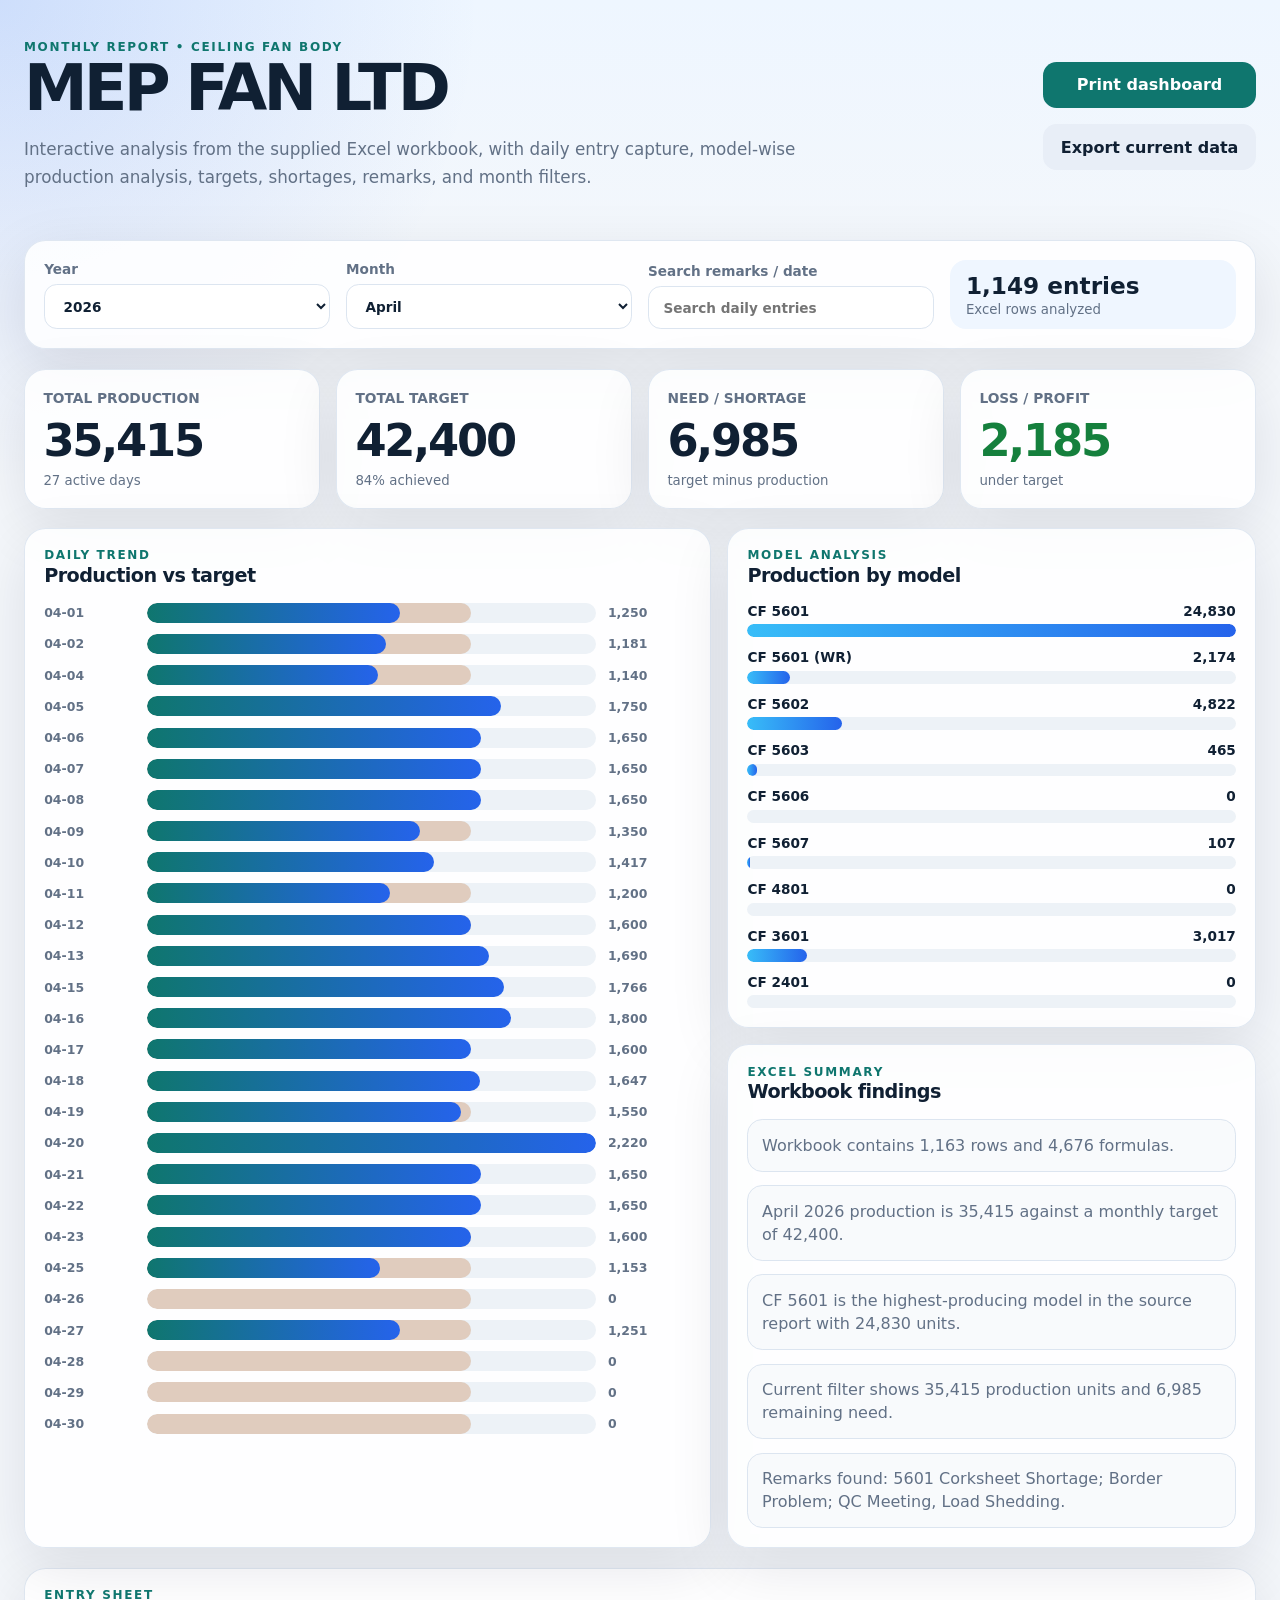
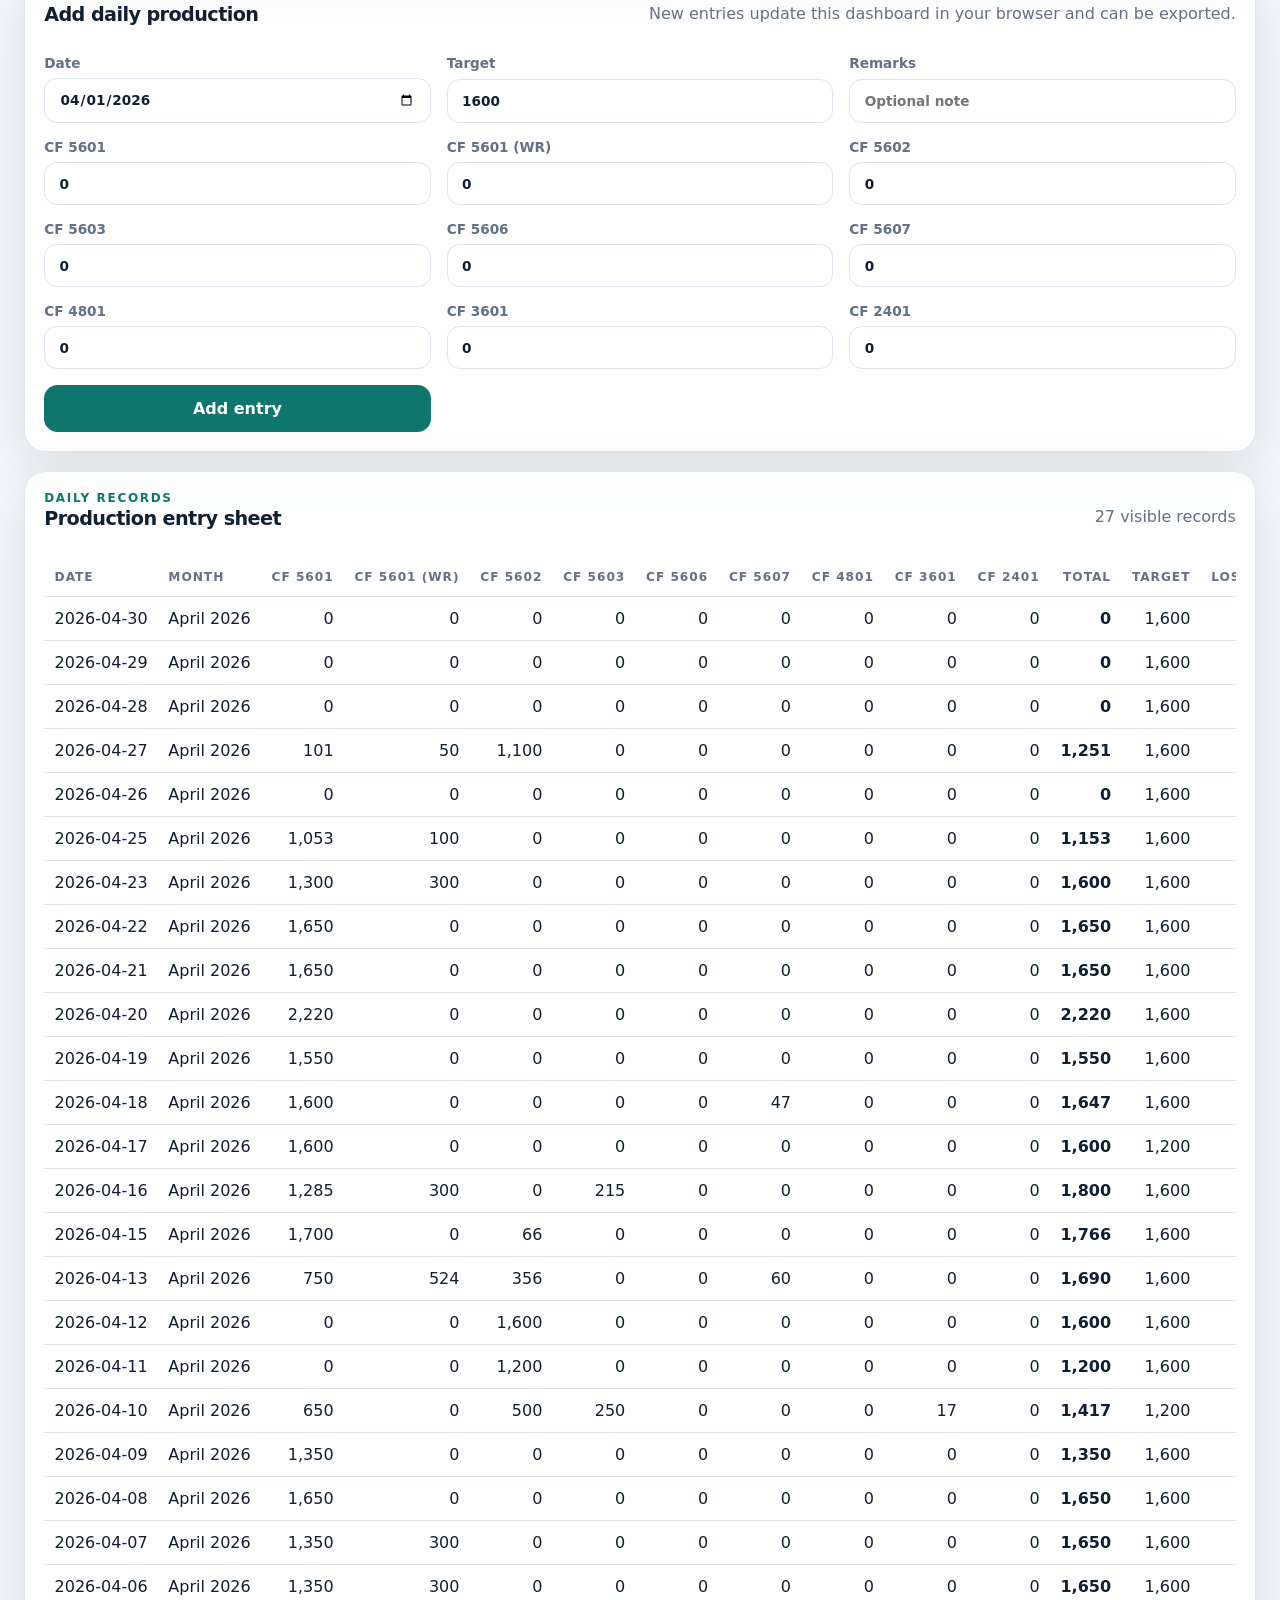
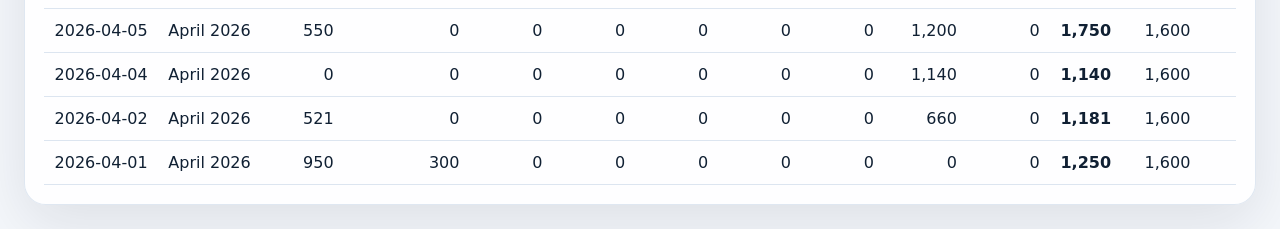
==== index.html @ c402cb12 "Add Excel production dashboard" ====
<!doctype html>
<html lang="en">
  <head>
    <meta charset="UTF-8" />
    <meta name="viewport" content="width=device-width, initial-scale=1.0" />
    <title>MEP FAN Production Dashboard</title>
    <link rel="stylesheet" href="styles.css" />
  </head>
  <body>
    <header class="hero">
      <div>
        <p class="eyebrow" id="reportProduct">Production report</p>
        <h1 id="reportTitle">MEP FAN Production Dashboard</h1>
        <p class="hero-copy">
          Interactive analysis from the supplied Excel workbook, with daily entry capture,
          model-wise production analysis, targets, shortages, remarks, and month filters.
        </p>
      </div>
      <div class="hero-actions">
        <button id="printDashboard" type="button">Print dashboard</button>
        <button id="exportData" type="button" class="secondary">Export current data</button>
      </div>
    </header>

    <main>
      <section class="controls panel">
        <label>
          Year
          <select id="yearFilter"></select>
        </label>
        <label>
          Month
          <select id="monthFilter"></select>
        </label>
        <label>
          Search remarks / date
          <input id="searchFilter" type="search" placeholder="Search daily entries" />
        </label>
        <div class="source-card">
          <span id="sourceRows">0 rows</span>
          <small>Excel rows analyzed</small>
        </div>
      </section>

      <section class="kpi-grid" aria-label="Production key metrics">
        <article class="kpi-card">
          <span>Total Production</span>
          <strong id="totalProduction">0</strong>
          <small id="activeDays">0 active days</small>
        </article>
        <article class="kpi-card">
          <span>Total Target</span>
          <strong id="totalTarget">0</strong>
          <small id="achievementRate">0% achieved</small>
        </article>
        <article class="kpi-card">
          <span>Need / Shortage</span>
          <strong id="shortageTotal">0</strong>
          <small>target minus production</small>
        </article>
        <article class="kpi-card">
          <span>Loss / Profit</span>
          <strong id="lossProfit">0</strong>
          <small id="performanceLabel">balanced</small>
        </article>
      </section>

      <section class="dashboard-grid">
        <article class="panel wide">
          <div class="panel-heading">
            <div>
              <p class="eyebrow">Daily trend</p>
              <h2>Production vs target</h2>
            </div>
          </div>
          <div id="trendChart" class="bar-chart" aria-label="Daily production chart"></div>
        </article>

        <article class="panel">
          <div class="panel-heading">
            <div>
              <p class="eyebrow">Model analysis</p>
              <h2>Production by model</h2>
            </div>
          </div>
          <div id="modelChart" class="model-chart"></div>
        </article>

        <article class="panel">
          <div class="panel-heading">
            <div>
              <p class="eyebrow">Excel summary</p>
              <h2>Workbook findings</h2>
            </div>
          </div>
          <ul id="insightList" class="insight-list"></ul>
        </article>
      </section>

      <section class="panel entry-panel">
        <div class="panel-heading">
          <div>
            <p class="eyebrow">Entry sheet</p>
            <h2>Add daily production</h2>
          </div>
          <p class="helper">New entries update this dashboard in your browser and can be exported.</p>
        </div>
        <form id="entryForm" class="entry-form">
          <label>
            Date
            <input id="entryDate" type="date" required />
          </label>
          <label>
            Target
            <input id="entryTarget" type="number" min="0" step="1" value="1600" required />
          </label>
          <label>
            Remarks
            <input id="entryRemarks" type="text" placeholder="Optional note" />
          </label>
          <div id="modelInputs" class="model-inputs"></div>
          <button type="submit">Add entry</button>
        </form>
      </section>

      <section class="panel">
        <div class="panel-heading">
          <div>
            <p class="eyebrow">Daily records</p>
            <h2>Production entry sheet</h2>
          </div>
          <p class="helper" id="recordCount">0 records</p>
        </div>
        <div class="table-wrap">
          <table>
            <thead>
              <tr id="entryTableHead"></tr>
            </thead>
            <tbody id="entryTableBody"></tbody>
          </table>
        </div>
      </section>
    </main>

    <script src="data.js"></script>
    <script src="app.js"></script>
  </body>
</html>
---- styles.css ----
:root {
  color-scheme: light;
  --bg: #f4f7fb;
  --panel: #ffffff;
  --text: #102033;
  --muted: #627186;
  --line: #dce5f0;
  --brand: #0f766e;
  --brand-strong: #115e59;
  --accent: #2563eb;
  --warning: #b45309;
  --danger: #be123c;
  --good: #15803d;
  --shadow: 0 18px 60px rgba(15, 23, 42, 0.1);
}

* {
  box-sizing: border-box;
}

body {
  margin: 0;
  background:
    radial-gradient(circle at top left, rgba(37, 99, 235, 0.16), transparent 30rem),
    linear-gradient(180deg, #eef6ff 0%, var(--bg) 18rem);
  color: var(--text);
  font-family:
    Inter, ui-sans-serif, system-ui, -apple-system, BlinkMacSystemFont, "Segoe UI",
    sans-serif;
}

button,
input,
select {
  font: inherit;
}

button {
  border: 0;
  border-radius: 0.85rem;
  background: var(--brand);
  color: #fff;
  cursor: pointer;
  font-weight: 700;
  padding: 0.85rem 1.1rem;
  transition:
    transform 160ms ease,
    box-shadow 160ms ease,
    background 160ms ease;
}

button:hover {
  background: var(--brand-strong);
  box-shadow: 0 10px 24px rgba(15, 118, 110, 0.22);
  transform: translateY(-1px);
}

button.secondary {
  background: #e8eef7;
  color: var(--text);
}

button.secondary:hover {
  background: #dbe6f5;
}

.hero,
main {
  margin: 0 auto;
  max-width: 1400px;
  padding: 1.5rem;
}

.hero {
  align-items: center;
  display: flex;
  gap: 2rem;
  justify-content: space-between;
  padding-top: 2.5rem;
}

.hero h1 {
  font-size: clamp(2rem, 5vw, 4rem);
  letter-spacing: -0.06em;
  line-height: 0.95;
  margin: 0.25rem 0 1rem;
}

.hero-copy {
  color: var(--muted);
  font-size: 1.05rem;
  line-height: 1.7;
  margin: 0;
  max-width: 780px;
}

.hero-actions,
.controls,
.panel-heading,
.kpi-grid,
.dashboard-grid,
.entry-form,
.model-inputs {
  display: grid;
  gap: 1rem;
}

.hero-actions {
  grid-template-columns: max-content;
}

.panel,
.kpi-card {
  background: rgba(255, 255, 255, 0.86);
  border: 1px solid rgba(220, 229, 240, 0.9);
  border-radius: 1.35rem;
  box-shadow: var(--shadow);
}

.controls {
  align-items: end;
  grid-template-columns: repeat(4, minmax(0, 1fr));
  margin-bottom: 1.2rem;
  padding: 1rem;
}

label {
  color: var(--muted);
  display: grid;
  font-size: 0.85rem;
  font-weight: 700;
  gap: 0.45rem;
}

input,
select {
  background: #fff;
  border: 1px solid var(--line);
  border-radius: 0.8rem;
  color: var(--text);
  min-width: 0;
  padding: 0.78rem 0.9rem;
}

input:focus,
select:focus {
  border-color: var(--accent);
  box-shadow: 0 0 0 4px rgba(37, 99, 235, 0.12);
  outline: 0;
}

.source-card {
  background: #eff6ff;
  border-radius: 1rem;
  display: grid;
  gap: 0.2rem;
  padding: 0.75rem 1rem;
}

.source-card span {
  font-size: 1.45rem;
  font-weight: 800;
}

.source-card small,
.kpi-card small,
.helper {
  color: var(--muted);
}

.kpi-grid {
  grid-template-columns: repeat(4, minmax(0, 1fr));
  margin-bottom: 1.2rem;
}

.kpi-card {
  padding: 1.15rem;
}

.kpi-card span {
  color: var(--muted);
  font-size: 0.86rem;
  font-weight: 800;
  text-transform: uppercase;
}

.kpi-card strong {
  display: block;
  font-size: clamp(1.8rem, 4vw, 2.8rem);
  letter-spacing: -0.05em;
  margin: 0.45rem 0 0.2rem;
}

.dashboard-grid {
  grid-template-columns: 1.3fr 1fr;
  margin-bottom: 1.2rem;
}

.panel {
  padding: 1.2rem;
}

.wide {
  grid-row: span 2;
}

.panel-heading {
  align-items: start;
  grid-template-columns: 1fr auto;
  margin-bottom: 1rem;
}

.panel-heading h2 {
  font-size: 1.2rem;
  letter-spacing: -0.03em;
  margin: 0.1rem 0 0;
}

.eyebrow {
  color: var(--brand);
  font-size: 0.75rem;
  font-weight: 900;
  letter-spacing: 0.14em;
  margin: 0;
  text-transform: uppercase;
}

.bar-chart {
  display: grid;
  gap: 0.7rem;
  min-height: 18rem;
}

.bar-row {
  align-items: center;
  display: grid;
  gap: 0.75rem;
  grid-template-columns: 5.7rem 1fr 5.2rem;
}

.bar-label,
.bar-value {
  color: var(--muted);
  font-size: 0.78rem;
  font-weight: 700;
}

.bar-track {
  background: #edf2f7;
  border-radius: 999px;
  height: 1.25rem;
  overflow: hidden;
  position: relative;
}

.bar-fill,
.target-fill {
  border-radius: inherit;
  height: 100%;
  left: 0;
  position: absolute;
  top: 0;
}

.target-fill {
  background: rgba(180, 83, 9, 0.24);
}

.bar-fill {
  background: linear-gradient(90deg, var(--brand), var(--accent));
}

.model-chart {
  display: grid;
  gap: 0.75rem;
}

.model-row {
  display: grid;
  gap: 0.35rem;
}

.model-row-top {
  display: flex;
  font-size: 0.85rem;
  font-weight: 800;
  justify-content: space-between;
}

.model-track {
  background: #edf2f7;
  border-radius: 999px;
  height: 0.8rem;
  overflow: hidden;
}

.model-fill {
  background: linear-gradient(90deg, #38bdf8, #2563eb);
  border-radius: inherit;
  height: 100%;
}

.insight-list {
  display: grid;
  gap: 0.85rem;
  list-style: none;
  margin: 0;
  padding: 0;
}

.insight-list li {
  background: #f8fafc;
  border: 1px solid var(--line);
  border-radius: 0.95rem;
  color: var(--muted);
  line-height: 1.45;
  padding: 0.85rem;
}

.entry-panel {
  margin-bottom: 1.2rem;
}

.entry-form {
  grid-template-columns: repeat(3, minmax(0, 1fr));
}

.entry-form button {
  align-self: end;
}

.model-inputs {
  grid-column: 1 / -1;
  grid-template-columns: repeat(3, minmax(0, 1fr));
}

.table-wrap {
  overflow-x: auto;
}

table {
  border-collapse: collapse;
  min-width: 1100px;
  width: 100%;
}

th,
td {
  border-bottom: 1px solid var(--line);
  padding: 0.75rem 0.65rem;
  text-align: right;
  white-space: nowrap;
}

th:first-child,
td:first-child,
th:nth-child(2),
td:nth-child(2),
th:last-child,
td:last-child {
  text-align: left;
}

th {
  color: var(--muted);
  font-size: 0.76rem;
  letter-spacing: 0.08em;
  text-transform: uppercase;
}

tbody tr:hover {
  background: #f8fafc;
}

.positive {
  color: var(--good);
}

.negative {
  color: var(--danger);
}

@media (max-width: 1050px) {
  .hero,
  .controls,
  .kpi-grid,
  .dashboard-grid,
  .entry-form,
  .model-inputs {
    grid-template-columns: 1fr 1fr;
  }

  .hero {
    align-items: start;
    display: grid;
  }

  .wide {
    grid-row: auto;
  }
}

@media (max-width: 680px) {
  .hero,
  main {
    padding: 1rem;
  }

  .controls,
  .kpi-grid,
  .dashboard-grid,
  .entry-form,
  .model-inputs,
  .panel-heading {
    grid-template-columns: 1fr;
  }

  .bar-row {
    grid-template-columns: 1fr;
  }
}

@media print {
  body {
    background: #fff;
  }

  button,
  .entry-panel {
    display: none;
  }

  .panel,
  .kpi-card {
    box-shadow: none;
  }
}
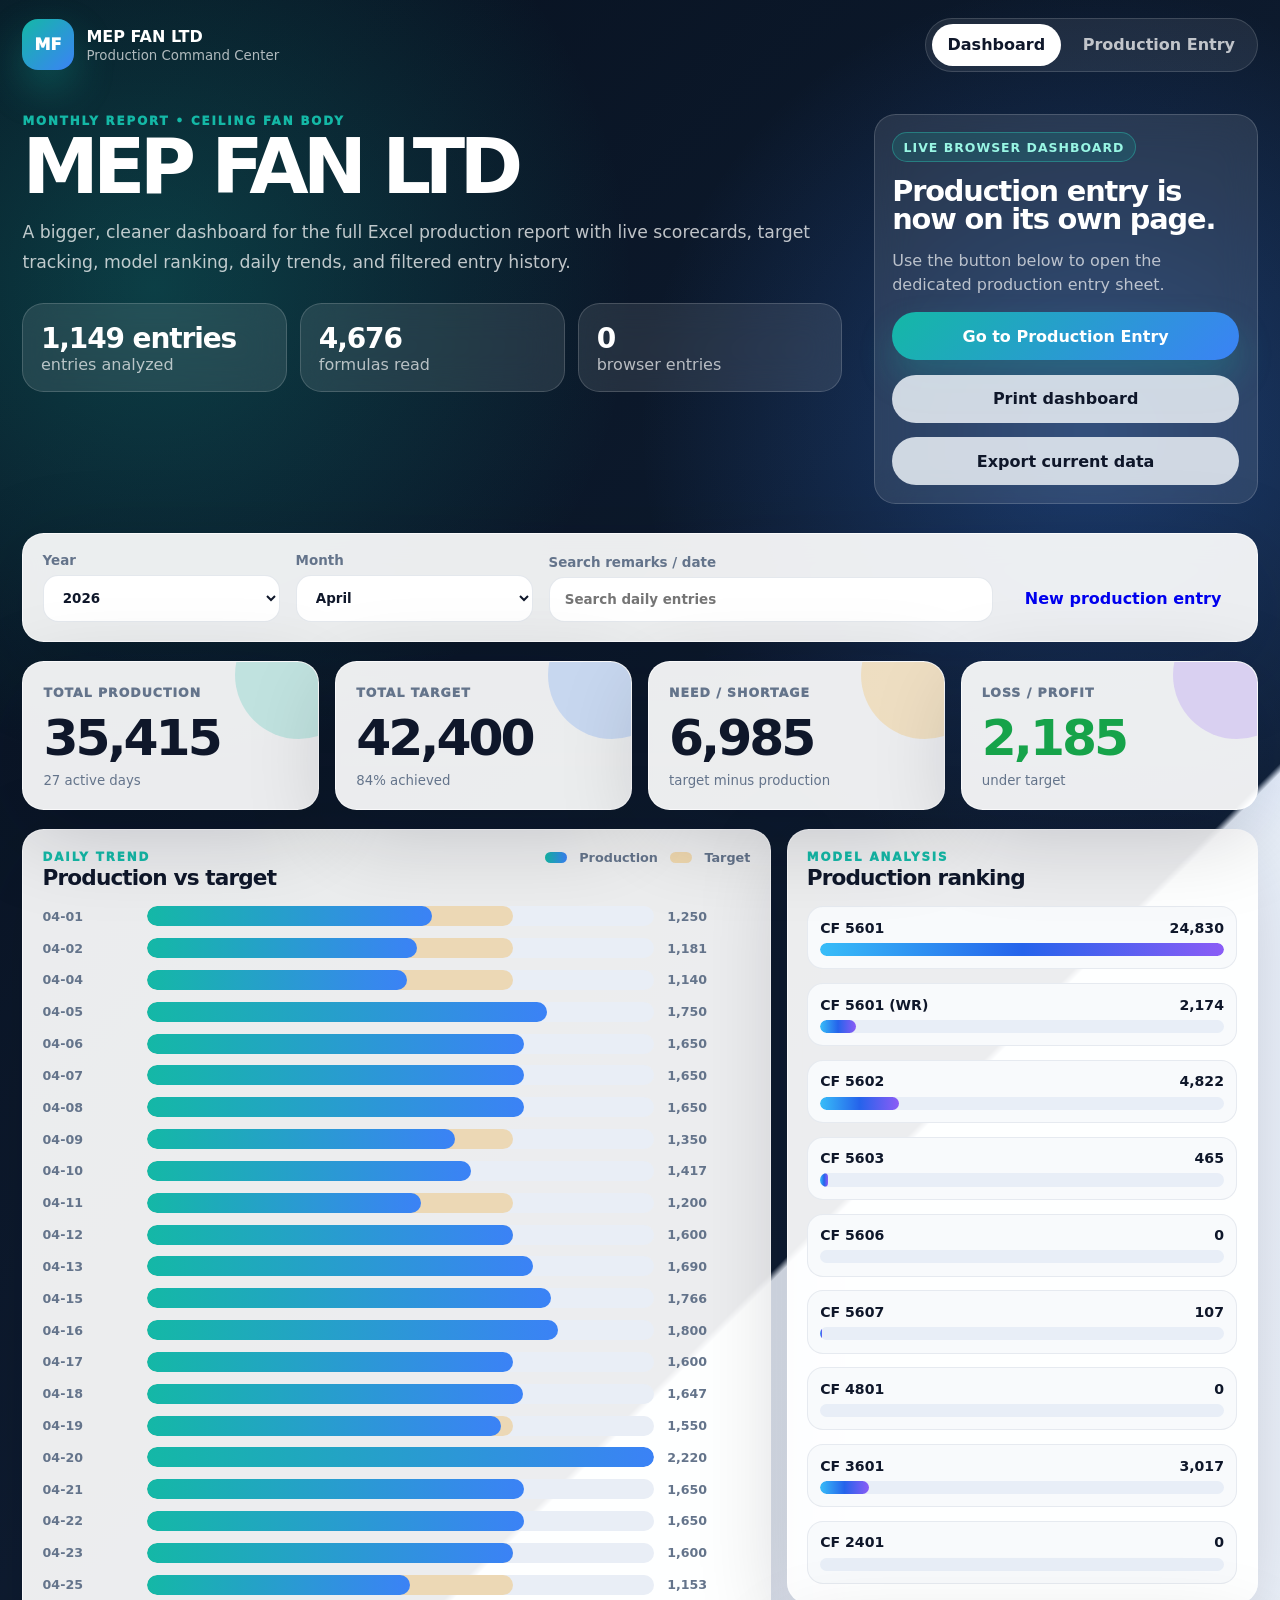
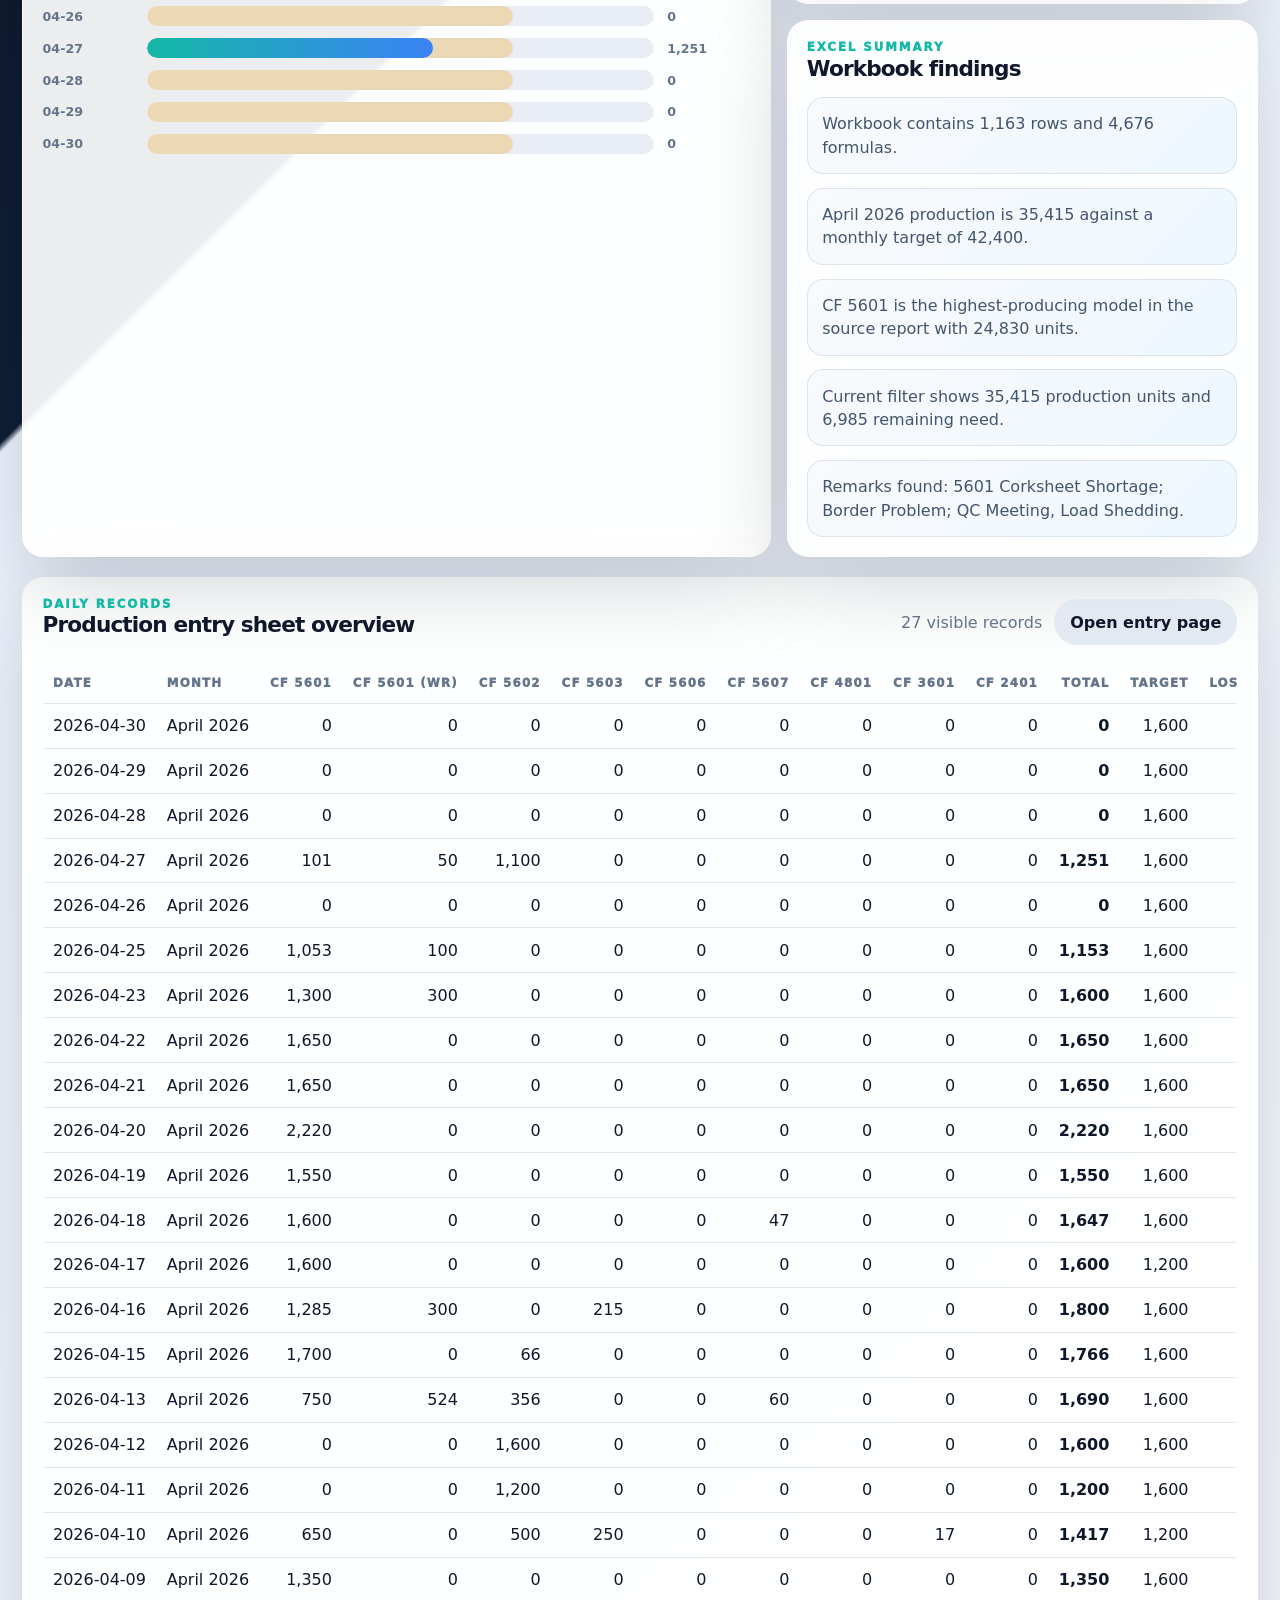
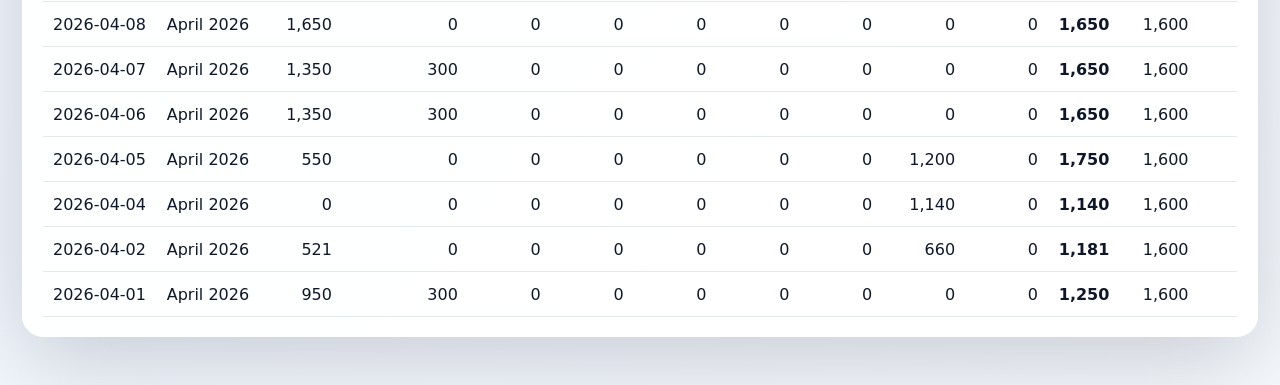
==== commit 88a6759b: "Upgrade UI and split entry page" ====
--- a/index.html
+++ b/index.html
@@ -3,27 +3,59 @@
   <head>
     <meta charset="UTF-8" />
     <meta name="viewport" content="width=device-width, initial-scale=1.0" />
-    <title>MEP FAN Production Dashboard</title>
+    <title>MEP FAN Production Command Center</title>
     <link rel="stylesheet" href="styles.css" />
   </head>
-  <body>
-    <header class="hero">
+  <body class="dashboard-page">
+    <nav class="topbar">
+      <a class="brand" href="index.html">
+        <span class="brand-mark">MF</span>
+        <span>
+          <strong>MEP FAN LTD</strong>
+          <small>Production Command Center</small>
+        </span>
+      </a>
+      <div class="nav-links" aria-label="Primary navigation">
+        <a class="active" href="index.html">Dashboard</a>
+        <a href="entry.html">Production Entry</a>
+      </div>
+    </nav>
+
+    <header class="hero dashboard-hero">
       <div>
         <p class="eyebrow" id="reportProduct">Production report</p>
-        <h1 id="reportTitle">MEP FAN Production Dashboard</h1>
+        <h1 id="reportTitle">MEP FAN Production Command Center</h1>
         <p class="hero-copy">
-          Interactive analysis from the supplied Excel workbook, with daily entry capture,
-          model-wise production analysis, targets, shortages, remarks, and month filters.
+          A bigger, cleaner dashboard for the full Excel production report with live
+          scorecards, target tracking, model ranking, daily trends, and filtered entry history.
         </p>
+        <div class="hero-stats" aria-label="Workbook summary">
+          <div>
+            <strong id="sourceRows">0</strong>
+            <span>entries analyzed</span>
+          </div>
+          <div>
+            <strong id="formulaCount">0</strong>
+            <span>formulas read</span>
+          </div>
+          <div>
+            <strong id="savedCount">0</strong>
+            <span>browser entries</span>
+          </div>
+        </div>
       </div>
-      <div class="hero-actions">
-        <button id="printDashboard" type="button">Print dashboard</button>
-        <button id="exportData" type="button" class="secondary">Export current data</button>
+      <div class="hero-card">
+        <span class="status-pill">Live browser dashboard</span>
+        <h2>Production entry is now on its own page.</h2>
+        <p>Use the button below to open the dedicated production entry sheet.</p>
+        <a class="button-link primary" href="entry.html">Go to Production Entry</a>
+        <button id="printDashboard" type="button" class="button-link muted">Print dashboard</button>
+        <button id="exportData" type="button" class="button-link muted">Export current data</button>
       </div>
     </header>
 
     <main>
-      <section class="controls panel">
+      <section class="controls panel glass">
         <label>
           Year
           <select id="yearFilter"></select>
@@ -32,33 +64,30 @@
           Month
           <select id="monthFilter"></select>
         </label>
-        <label>
+        <label class="wide-filter">
           Search remarks / date
           <input id="searchFilter" type="search" placeholder="Search daily entries" />
         </label>
-        <div class="source-card">
-          <span id="sourceRows">0 rows</span>
-          <small>Excel rows analyzed</small>
-        </div>
+        <a class="button-link compact" href="entry.html">New production entry</a>
       </section>
 
       <section class="kpi-grid" aria-label="Production key metrics">
-        <article class="kpi-card">
+        <article class="kpi-card production-card">
           <span>Total Production</span>
           <strong id="totalProduction">0</strong>
           <small id="activeDays">0 active days</small>
         </article>
-        <article class="kpi-card">
+        <article class="kpi-card target-card">
           <span>Total Target</span>
           <strong id="totalTarget">0</strong>
           <small id="achievementRate">0% achieved</small>
         </article>
-        <article class="kpi-card">
+        <article class="kpi-card shortage-card">
           <span>Need / Shortage</span>
           <strong id="shortageTotal">0</strong>
           <small>target minus production</small>
         </article>
-        <article class="kpi-card">
+        <article class="kpi-card profit-card">
           <span>Loss / Profit</span>
           <strong id="lossProfit">0</strong>
           <small id="performanceLabel">balanced</small>
@@ -66,12 +95,15 @@
       </section>
 
       <section class="dashboard-grid">
-        <article class="panel wide">
+        <article class="panel wide trend-panel">
           <div class="panel-heading">
             <div>
               <p class="eyebrow">Daily trend</p>
               <h2>Production vs target</h2>
             </div>
+            <span class="chart-legend">
+              <i></i> Production <b></b> Target
+            </span>
           </div>
           <div id="trendChart" class="bar-chart" aria-label="Daily production chart"></div>
         </article>
@@ -80,13 +112,13 @@
           <div class="panel-heading">
             <div>
               <p class="eyebrow">Model analysis</p>
-              <h2>Production by model</h2>
+              <h2>Production ranking</h2>
             </div>
           </div>
           <div id="modelChart" class="model-chart"></div>
         </article>
 
-        <article class="panel">
+        <article class="panel insight-panel">
           <div class="panel-heading">
             <div>
               <p class="eyebrow">Excel summary</p>
@@ -97,39 +129,16 @@
         </article>
       </section>
 
-      <section class="panel entry-panel">
-        <div class="panel-heading">
-          <div>
-            <p class="eyebrow">Entry sheet</p>
-            <h2>Add daily production</h2>
-          </div>
-          <p class="helper">New entries update this dashboard in your browser and can be exported.</p>
-        </div>
-        <form id="entryForm" class="entry-form">
-          <label>
-            Date
-            <input id="entryDate" type="date" required />
-          </label>
-          <label>
-            Target
-            <input id="entryTarget" type="number" min="0" step="1" value="1600" required />
-          </label>
-          <label>
-            Remarks
-            <input id="entryRemarks" type="text" placeholder="Optional note" />
-          </label>
-          <div id="modelInputs" class="model-inputs"></div>
-          <button type="submit">Add entry</button>
-        </form>
-      </section>
-
       <section class="panel">
         <div class="panel-heading">
           <div>
             <p class="eyebrow">Daily records</p>
-            <h2>Production entry sheet</h2>
+            <h2>Production entry sheet overview</h2>
           </div>
-          <p class="helper" id="recordCount">0 records</p>
+          <div class="table-actions">
+            <p class="helper" id="recordCount">0 records</p>
+            <a class="button-link compact muted" href="entry.html">Open entry page</a>
+          </div>
         </div>
         <div class="table-wrap">
           <table>
--- a/styles.css
+++ b/styles.css
@@ -1,134 +1,320 @@
 :root {
   color-scheme: light;
-  --bg: #f4f7fb;
-  --panel: #ffffff;
-  --text: #102033;
-  --muted: #627186;
-  --line: #dce5f0;
-  --brand: #0f766e;
-  --brand-strong: #115e59;
-  --accent: #2563eb;
-  --warning: #b45309;
-  --danger: #be123c;
-  --good: #15803d;
-  --shadow: 0 18px 60px rgba(15, 23, 42, 0.1);
+  --bg: #08111f;
+  --bg-soft: #0f1d33;
+  --panel: rgba(255, 255, 255, 0.92);
+  --panel-strong: #ffffff;
+  --text: #0f172a;
+  --muted: #64748b;
+  --line: rgba(148, 163, 184, 0.25);
+  --brand: #14b8a6;
+  --brand-strong: #0f766e;
+  --accent: #3b82f6;
+  --violet: #8b5cf6;
+  --amber: #f59e0b;
+  --danger: #e11d48;
+  --good: #16a34a;
+  --shadow: 0 24px 90px rgba(2, 6, 23, 0.18);
+  --radius: 1.35rem;
 }
 
 * {
   box-sizing: border-box;
 }
 
+html {
+  scroll-behavior: smooth;
+}
+
 body {
   margin: 0;
+  min-height: 100vh;
   background:
-    radial-gradient(circle at top left, rgba(37, 99, 235, 0.16), transparent 30rem),
-    linear-gradient(180deg, #eef6ff 0%, var(--bg) 18rem);
+    radial-gradient(circle at 12% 8%, rgba(20, 184, 166, 0.26), transparent 30rem),
+    radial-gradient(circle at 85% 12%, rgba(59, 130, 246, 0.32), transparent 28rem),
+    linear-gradient(135deg, #07111f 0%, #101f35 42%, #eef5ff 42.2%, #f6f9fd 100%);
   color: var(--text);
   font-family:
     Inter, ui-sans-serif, system-ui, -apple-system, BlinkMacSystemFont, "Segoe UI",
     sans-serif;
 }
 
+body.entry-page {
+  background:
+    radial-gradient(circle at top right, rgba(20, 184, 166, 0.25), transparent 28rem),
+    linear-gradient(140deg, #07111f 0%, #0b1d33 34%, #f7fbff 34.2%, #eef4fb 100%);
+}
+
 button,
 input,
 select {
   font: inherit;
 }
 
-button {
+button,
+.button-link {
+  align-items: center;
   border: 0;
-  border-radius: 0.85rem;
-  background: var(--brand);
-  color: #fff;
+  border-radius: 999px;
   cursor: pointer;
-  font-weight: 700;
-  padding: 0.85rem 1.1rem;
+  display: inline-flex;
+  font-weight: 900;
+  justify-content: center;
+  min-height: 3rem;
+  padding: 0.85rem 1.15rem;
+  text-decoration: none;
   transition:
     transform 160ms ease,
     box-shadow 160ms ease,
     background 160ms ease;
 }
 
-button:hover {
-  background: var(--brand-strong);
-  box-shadow: 0 10px 24px rgba(15, 118, 110, 0.22);
+button:hover,
+.button-link:hover {
   transform: translateY(-1px);
 }
 
-button.secondary {
-  background: #e8eef7;
+.button-link.primary,
+button:not(.button-link) {
+  background: linear-gradient(135deg, var(--brand), var(--accent));
+  box-shadow: 0 18px 34px rgba(20, 184, 166, 0.25);
+  color: #fff;
+}
+
+.button-link.muted {
+  background: rgba(226, 232, 240, 0.9);
   color: var(--text);
 }
 
-button.secondary:hover {
-  background: #dbe6f5;
-}
-
+.button-link.compact {
+  min-height: 2.75rem;
+  padding-inline: 1rem;
+}
+
+.button-link.danger {
+  color: var(--danger);
+}
+
+.topbar,
 .hero,
+.entry-hero,
 main {
   margin: 0 auto;
-  max-width: 1400px;
-  padding: 1.5rem;
-}
-
-.hero {
+  max-width: 1480px;
+  padding-left: 1.4rem;
+  padding-right: 1.4rem;
+}
+
+.topbar {
   align-items: center;
   display: flex;
-  gap: 2rem;
+  gap: 1rem;
   justify-content: space-between;
-  padding-top: 2.5rem;
-}
-
-.hero h1 {
-  font-size: clamp(2rem, 5vw, 4rem);
-  letter-spacing: -0.06em;
-  line-height: 0.95;
+  padding-bottom: 1.1rem;
+  padding-top: 1.1rem;
+}
+
+.brand {
+  align-items: center;
+  color: #fff;
+  display: inline-flex;
+  gap: 0.8rem;
+  text-decoration: none;
+}
+
+.brand-mark {
+  align-items: center;
+  background: linear-gradient(135deg, var(--brand), var(--accent));
+  border-radius: 1rem;
+  box-shadow: 0 18px 40px rgba(20, 184, 166, 0.3);
+  display: inline-flex;
+  font-weight: 950;
+  height: 3.2rem;
+  justify-content: center;
+  width: 3.2rem;
+}
+
+.brand strong,
+.brand small {
+  display: block;
+}
+
+.brand small {
+  color: rgba(255, 255, 255, 0.68);
+  margin-top: 0.15rem;
+}
+
+.nav-links {
+  background: rgba(255, 255, 255, 0.08);
+  border: 1px solid rgba(255, 255, 255, 0.14);
+  border-radius: 999px;
+  display: flex;
+  gap: 0.35rem;
+  padding: 0.35rem;
+}
+
+.nav-links a {
+  border-radius: 999px;
+  color: rgba(255, 255, 255, 0.72);
+  font-weight: 800;
+  padding: 0.7rem 1rem;
+  text-decoration: none;
+}
+
+.nav-links a.active,
+.nav-links a:hover {
+  background: #fff;
+  color: var(--text);
+}
+
+.hero {
+  align-items: stretch;
+  display: grid;
+  gap: 1.4rem;
+  grid-template-columns: minmax(0, 1.4fr) 24rem;
+  padding-bottom: 1.8rem;
+  padding-top: 1.5rem;
+}
+
+.entry-hero {
+  align-items: end;
+  color: #fff;
+  display: flex;
+  gap: 1.4rem;
+  justify-content: space-between;
+  padding-bottom: 2rem;
+  padding-top: 2rem;
+}
+
+.hero h1,
+.entry-hero h1 {
+  color: #fff;
+  font-size: clamp(2.4rem, 6vw, 5.8rem);
+  letter-spacing: -0.075em;
+  line-height: 0.9;
   margin: 0.25rem 0 1rem;
+  max-width: 950px;
+}
+
+.entry-hero h1 {
+  max-width: 760px;
 }
 
 .hero-copy {
-  color: var(--muted);
-  font-size: 1.05rem;
-  line-height: 1.7;
+  color: rgba(255, 255, 255, 0.74);
+  font-size: 1.08rem;
+  line-height: 1.75;
   margin: 0;
-  max-width: 780px;
-}
-
-.hero-actions,
+  max-width: 790px;
+}
+
+.hero-stats {
+  display: grid;
+  gap: 0.85rem;
+  grid-template-columns: repeat(3, minmax(0, 1fr));
+  margin-top: 1.6rem;
+  max-width: 820px;
+}
+
+.hero-stats div,
+.hero-card {
+  backdrop-filter: blur(18px);
+  background: rgba(255, 255, 255, 0.1);
+  border: 1px solid rgba(255, 255, 255, 0.16);
+  border-radius: var(--radius);
+  color: #fff;
+  padding: 1.1rem;
+}
+
+.hero-stats strong,
+.hero-stats span {
+  display: block;
+}
+
+.hero-stats strong {
+  font-size: 1.75rem;
+  letter-spacing: -0.04em;
+}
+
+.hero-stats span,
+.hero-card p {
+  color: rgba(255, 255, 255, 0.68);
+}
+
+.hero-card {
+  align-content: start;
+  display: grid;
+  gap: 0.9rem;
+}
+
+.hero-card h2 {
+  font-size: 1.8rem;
+  letter-spacing: -0.04em;
+  line-height: 1;
+  margin: 0;
+}
+
+.hero-card p {
+  line-height: 1.55;
+  margin: 0;
+}
+
+.status-pill {
+  background: rgba(20, 184, 166, 0.16);
+  border: 1px solid rgba(45, 212, 191, 0.36);
+  border-radius: 999px;
+  color: #99f6e4;
+  display: inline-flex;
+  font-size: 0.78rem;
+  font-weight: 900;
+  justify-self: start;
+  letter-spacing: 0.08em;
+  padding: 0.4rem 0.65rem;
+  text-transform: uppercase;
+}
+
+main {
+  padding-bottom: 3rem;
+}
+
+.panel,
+.kpi-card {
+  background: var(--panel);
+  border: 1px solid rgba(255, 255, 255, 0.72);
+  border-radius: var(--radius);
+  box-shadow: var(--shadow);
+}
+
+.panel {
+  padding: 1.2rem;
+}
+
+.glass {
+  backdrop-filter: blur(16px);
+}
+
 .controls,
 .panel-heading,
 .kpi-grid,
 .dashboard-grid,
 .entry-form,
-.model-inputs {
+.model-inputs,
+.entry-layout {
   display: grid;
   gap: 1rem;
-}
-
-.hero-actions {
-  grid-template-columns: max-content;
-}
-
-.panel,
-.kpi-card {
-  background: rgba(255, 255, 255, 0.86);
-  border: 1px solid rgba(220, 229, 240, 0.9);
-  border-radius: 1.35rem;
-  box-shadow: var(--shadow);
 }
 
 .controls {
   align-items: end;
-  grid-template-columns: repeat(4, minmax(0, 1fr));
+  grid-template-columns: 0.8fr 0.8fr 1.5fr auto;
   margin-bottom: 1.2rem;
-  padding: 1rem;
 }
 
 label {
   color: var(--muted);
   display: grid;
-  font-size: 0.85rem;
-  font-weight: 700;
+  font-size: 0.84rem;
+  font-weight: 850;
   gap: 0.45rem;
 }
 
@@ -136,68 +322,80 @@
 select {
   background: #fff;
   border: 1px solid var(--line);
-  border-radius: 0.8rem;
+  border-radius: 0.95rem;
   color: var(--text);
   min-width: 0;
-  padding: 0.78rem 0.9rem;
+  padding: 0.86rem 0.95rem;
 }
 
 input:focus,
 select:focus {
   border-color: var(--accent);
-  box-shadow: 0 0 0 4px rgba(37, 99, 235, 0.12);
+  box-shadow: 0 0 0 4px rgba(59, 130, 246, 0.14);
   outline: 0;
 }
 
-.source-card {
-  background: #eff6ff;
-  border-radius: 1rem;
-  display: grid;
-  gap: 0.2rem;
-  padding: 0.75rem 1rem;
-}
-
-.source-card span {
-  font-size: 1.45rem;
-  font-weight: 800;
-}
-
-.source-card small,
+.kpi-grid {
+  grid-template-columns: repeat(4, minmax(0, 1fr));
+  margin-bottom: 1.2rem;
+}
+
+.kpi-card {
+  overflow: hidden;
+  padding: 1.25rem;
+  position: relative;
+}
+
+.kpi-card::before {
+  border-radius: 999px;
+  content: "";
+  height: 8rem;
+  opacity: 0.2;
+  position: absolute;
+  right: -2.8rem;
+  top: -3.2rem;
+  width: 8rem;
+}
+
+.production-card::before {
+  background: var(--brand);
+}
+
+.target-card::before {
+  background: var(--accent);
+}
+
+.shortage-card::before {
+  background: var(--amber);
+}
+
+.profit-card::before {
+  background: var(--violet);
+}
+
+.kpi-card span {
+  color: var(--muted);
+  font-size: 0.78rem;
+  font-weight: 950;
+  letter-spacing: 0.08em;
+  text-transform: uppercase;
+}
+
+.kpi-card strong {
+  display: block;
+  font-size: clamp(2rem, 4vw, 3.15rem);
+  letter-spacing: -0.06em;
+  margin: 0.45rem 0 0.2rem;
+}
+
 .kpi-card small,
 .helper {
   color: var(--muted);
 }
 
-.kpi-grid {
-  grid-template-columns: repeat(4, minmax(0, 1fr));
+.dashboard-grid {
+  grid-template-columns: minmax(0, 1.35fr) minmax(22rem, 0.85fr);
   margin-bottom: 1.2rem;
-}
-
-.kpi-card {
-  padding: 1.15rem;
-}
-
-.kpi-card span {
-  color: var(--muted);
-  font-size: 0.86rem;
-  font-weight: 800;
-  text-transform: uppercase;
-}
-
-.kpi-card strong {
-  display: block;
-  font-size: clamp(1.8rem, 4vw, 2.8rem);
-  letter-spacing: -0.05em;
-  margin: 0.45rem 0 0.2rem;
-}
-
-.dashboard-grid {
-  grid-template-columns: 1.3fr 1fr;
-  margin-bottom: 1.2rem;
-}
-
-.panel {
-  padding: 1.2rem;
 }
 
 .wide {
@@ -211,42 +409,71 @@
 }
 
 .panel-heading h2 {
-  font-size: 1.2rem;
-  letter-spacing: -0.03em;
+  font-size: 1.35rem;
+  letter-spacing: -0.04em;
   margin: 0.1rem 0 0;
 }
 
 .eyebrow {
   color: var(--brand);
-  font-size: 0.75rem;
-  font-weight: 900;
-  letter-spacing: 0.14em;
+  font-size: 0.74rem;
+  font-weight: 950;
+  letter-spacing: 0.16em;
   margin: 0;
   text-transform: uppercase;
 }
 
+.chart-legend,
+.table-actions {
+  align-items: center;
+  display: flex;
+  gap: 0.75rem;
+}
+
+.chart-legend {
+  color: var(--muted);
+  font-size: 0.8rem;
+  font-weight: 850;
+}
+
+.chart-legend i,
+.chart-legend b {
+  border-radius: 999px;
+  display: inline-block;
+  height: 0.7rem;
+  width: 1.4rem;
+}
+
+.chart-legend i {
+  background: linear-gradient(90deg, var(--brand), var(--accent));
+}
+
+.chart-legend b {
+  background: rgba(245, 158, 11, 0.28);
+}
+
 .bar-chart {
   display: grid;
-  gap: 0.7rem;
-  min-height: 18rem;
+  gap: 0.74rem;
+  min-height: 20rem;
 }
 
 .bar-row {
   align-items: center;
   display: grid;
-  gap: 0.75rem;
+  gap: 0.8rem;
   grid-template-columns: 5.7rem 1fr 5.2rem;
 }
 
 .bar-label,
 .bar-value {
   color: var(--muted);
-  font-size: 0.78rem;
-  font-weight: 700;
+  font-size: 0.79rem;
+  font-weight: 850;
 }
 
 .bar-track {
-  background: #edf2f7;
+  background: #e9eef6;
   border-radius: 999px;
   height: 1.25rem;
   overflow: hidden;
@@ -263,7 +490,7 @@
 }
 
 .target-fill {
-  background: rgba(180, 83, 9, 0.24);
+  background: rgba(245, 158, 11, 0.28);
 }
 
 .bar-fill {
@@ -272,30 +499,34 @@
 
 .model-chart {
   display: grid;
-  gap: 0.75rem;
+  gap: 0.85rem;
 }
 
 .model-row {
-  display: grid;
-  gap: 0.35rem;
+  background: #f8fafc;
+  border: 1px solid rgba(148, 163, 184, 0.18);
+  border-radius: 1rem;
+  display: grid;
+  gap: 0.45rem;
+  padding: 0.78rem;
 }
 
 .model-row-top {
   display: flex;
-  font-size: 0.85rem;
-  font-weight: 800;
+  font-size: 0.88rem;
+  font-weight: 900;
   justify-content: space-between;
 }
 
 .model-track {
-  background: #edf2f7;
+  background: #e8eef7;
   border-radius: 999px;
-  height: 0.8rem;
+  height: 0.82rem;
   overflow: hidden;
 }
 
 .model-fill {
-  background: linear-gradient(90deg, #38bdf8, #2563eb);
+  background: linear-gradient(90deg, #38bdf8, #2563eb, #8b5cf6);
   border-radius: inherit;
   height: 100%;
 }
@@ -309,29 +540,72 @@
 }
 
 .insight-list li {
-  background: #f8fafc;
+  background: linear-gradient(135deg, #f8fafc, #eef7ff);
   border: 1px solid var(--line);
-  border-radius: 0.95rem;
-  color: var(--muted);
+  border-radius: 1rem;
+  color: #43556d;
   line-height: 1.45;
-  padding: 0.85rem;
-}
-
-.entry-panel {
-  margin-bottom: 1.2rem;
+  padding: 0.9rem;
+}
+
+.entry-layout {
+  align-items: start;
+  grid-template-columns: minmax(0, 1fr) 21rem;
+}
+
+.entry-panel,
+.entry-history {
+  grid-column: 1;
+}
+
+.entry-side {
+  display: grid;
+  gap: 1rem;
+  grid-column: 2;
+  grid-row: 1 / span 2;
+  position: sticky;
+  top: 1rem;
 }
 
 .entry-form {
   grid-template-columns: repeat(3, minmax(0, 1fr));
-}
-
-.entry-form button {
-  align-self: end;
 }
 
 .model-inputs {
   grid-column: 1 / -1;
   grid-template-columns: repeat(3, minmax(0, 1fr));
+}
+
+.entry-total-card,
+.side-metric {
+  background: #f8fafc;
+  border: 1px solid var(--line);
+  border-radius: 1rem;
+  display: grid;
+  gap: 0.25rem;
+  padding: 0.95rem;
+}
+
+.entry-total-card span,
+.side-metric span {
+  color: var(--muted);
+  font-size: 0.8rem;
+  font-weight: 900;
+  text-transform: uppercase;
+}
+
+.entry-total-card strong,
+.side-metric strong {
+  font-size: 2rem;
+  letter-spacing: -0.05em;
+}
+
+.entry-form button {
+  align-self: end;
+}
+
+.entry-history {
+  margin-top: 1rem;
 }
 
 .table-wrap {
@@ -347,7 +621,7 @@
 th,
 td {
   border-bottom: 1px solid var(--line);
-  padding: 0.75rem 0.65rem;
+  padding: 0.78rem 0.65rem;
   text-align: right;
   white-space: nowrap;
 }
@@ -363,8 +637,9 @@
 
 th {
   color: var(--muted);
-  font-size: 0.76rem;
-  letter-spacing: 0.08em;
+  font-size: 0.74rem;
+  font-weight: 950;
+  letter-spacing: 0.1em;
   text-transform: uppercase;
 }
 
@@ -380,35 +655,53 @@
   color: var(--danger);
 }
 
-@media (max-width: 1050px) {
+@media (max-width: 1120px) {
   .hero,
   .controls,
   .kpi-grid,
   .dashboard-grid,
+  .entry-layout,
   .entry-form,
   .model-inputs {
     grid-template-columns: 1fr 1fr;
   }
 
-  .hero {
-    align-items: start;
-    display: grid;
-  }
-
-  .wide {
+  .wide,
+  .entry-panel,
+  .entry-history,
+  .entry-side {
+    grid-column: 1 / -1;
     grid-row: auto;
   }
-}
-
-@media (max-width: 680px) {
+
+  .entry-side {
+    position: static;
+  }
+}
+
+@media (max-width: 760px) {
+  .topbar,
+  .entry-hero,
+  .table-actions {
+    align-items: stretch;
+    flex-direction: column;
+  }
+
+  .topbar,
+  .entry-hero {
+    display: flex;
+  }
+
+  .nav-links {
+    overflow-x: auto;
+  }
+
   .hero,
-  main {
-    padding: 1rem;
-  }
-
   .controls,
+  .hero-stats,
   .kpi-grid,
   .dashboard-grid,
+  .entry-layout,
   .entry-form,
   .model-inputs,
   .panel-heading {
@@ -425,9 +718,16 @@
     background: #fff;
   }
 
+  .topbar,
   button,
-  .entry-panel {
+  .button-link {
     display: none;
+  }
+
+  .hero h1,
+  .entry-hero h1,
+  .hero-copy {
+    color: var(--text);
   }
 
   .panel,
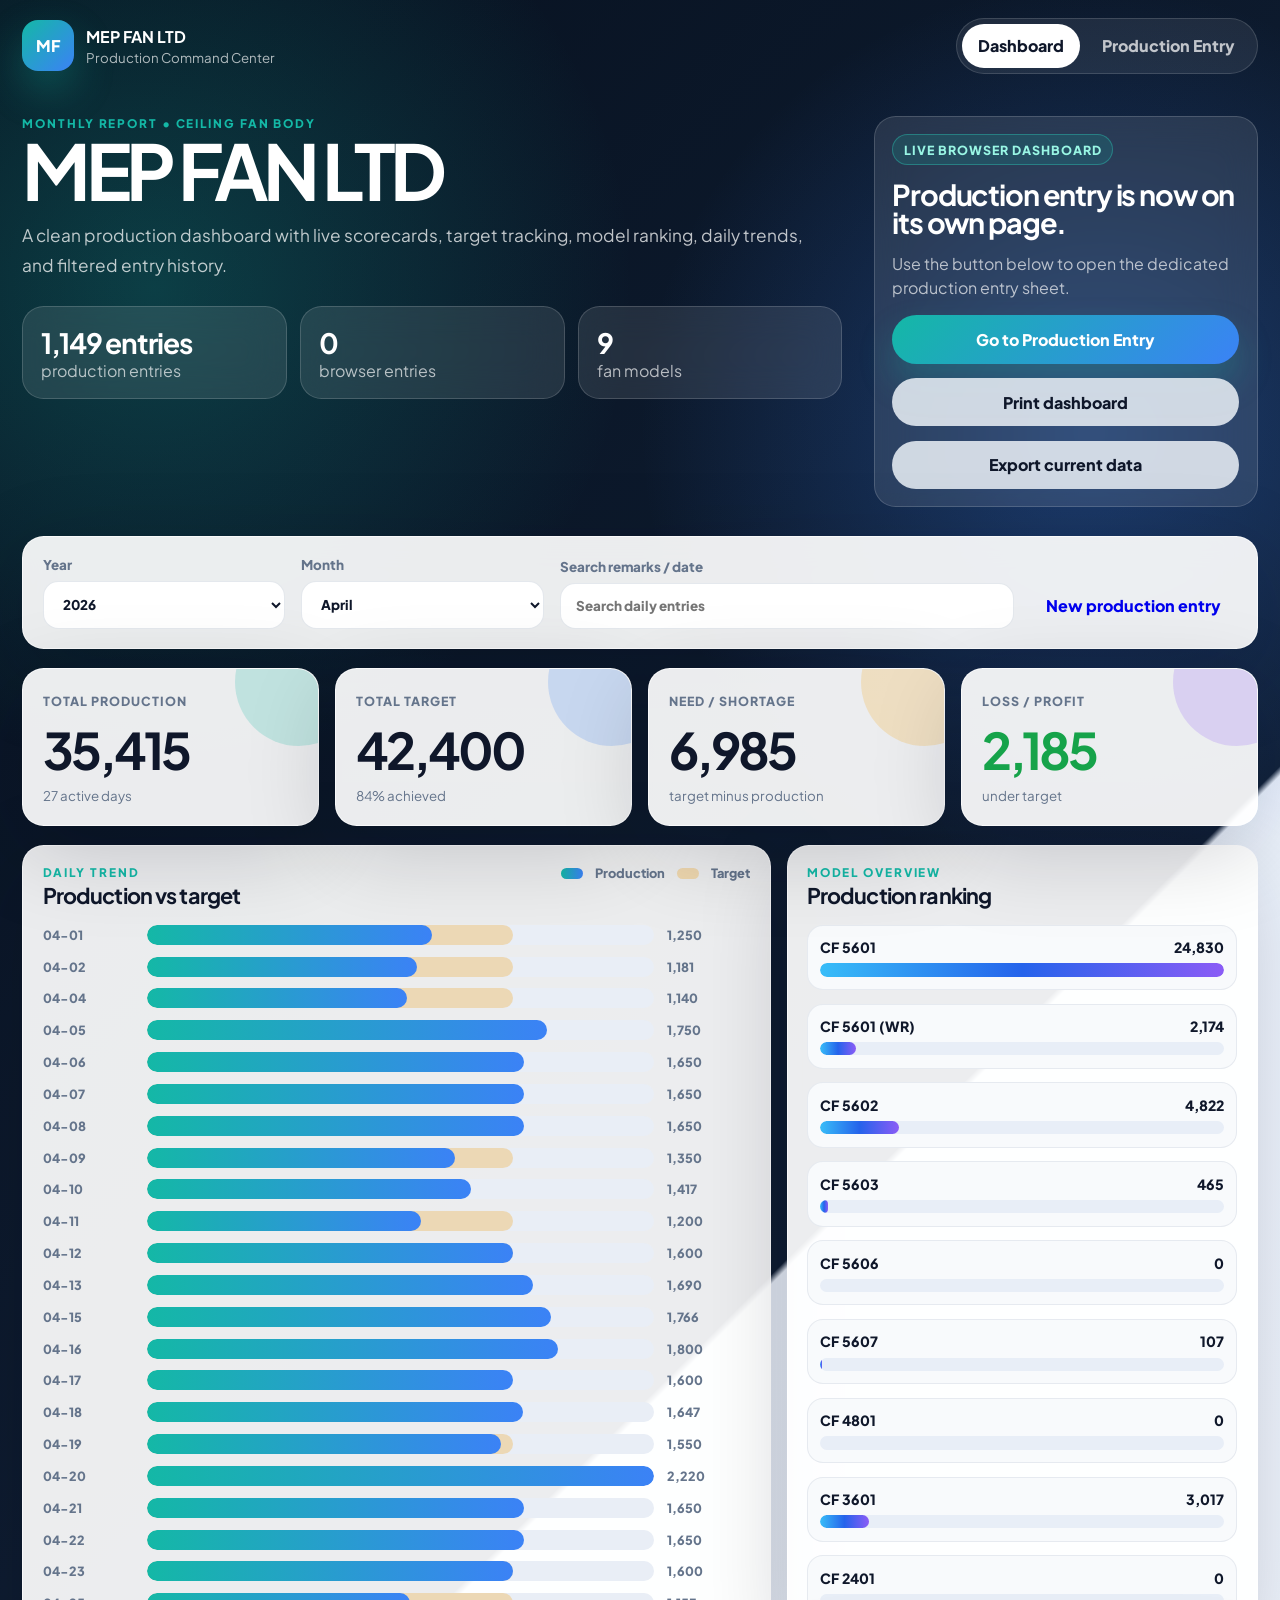
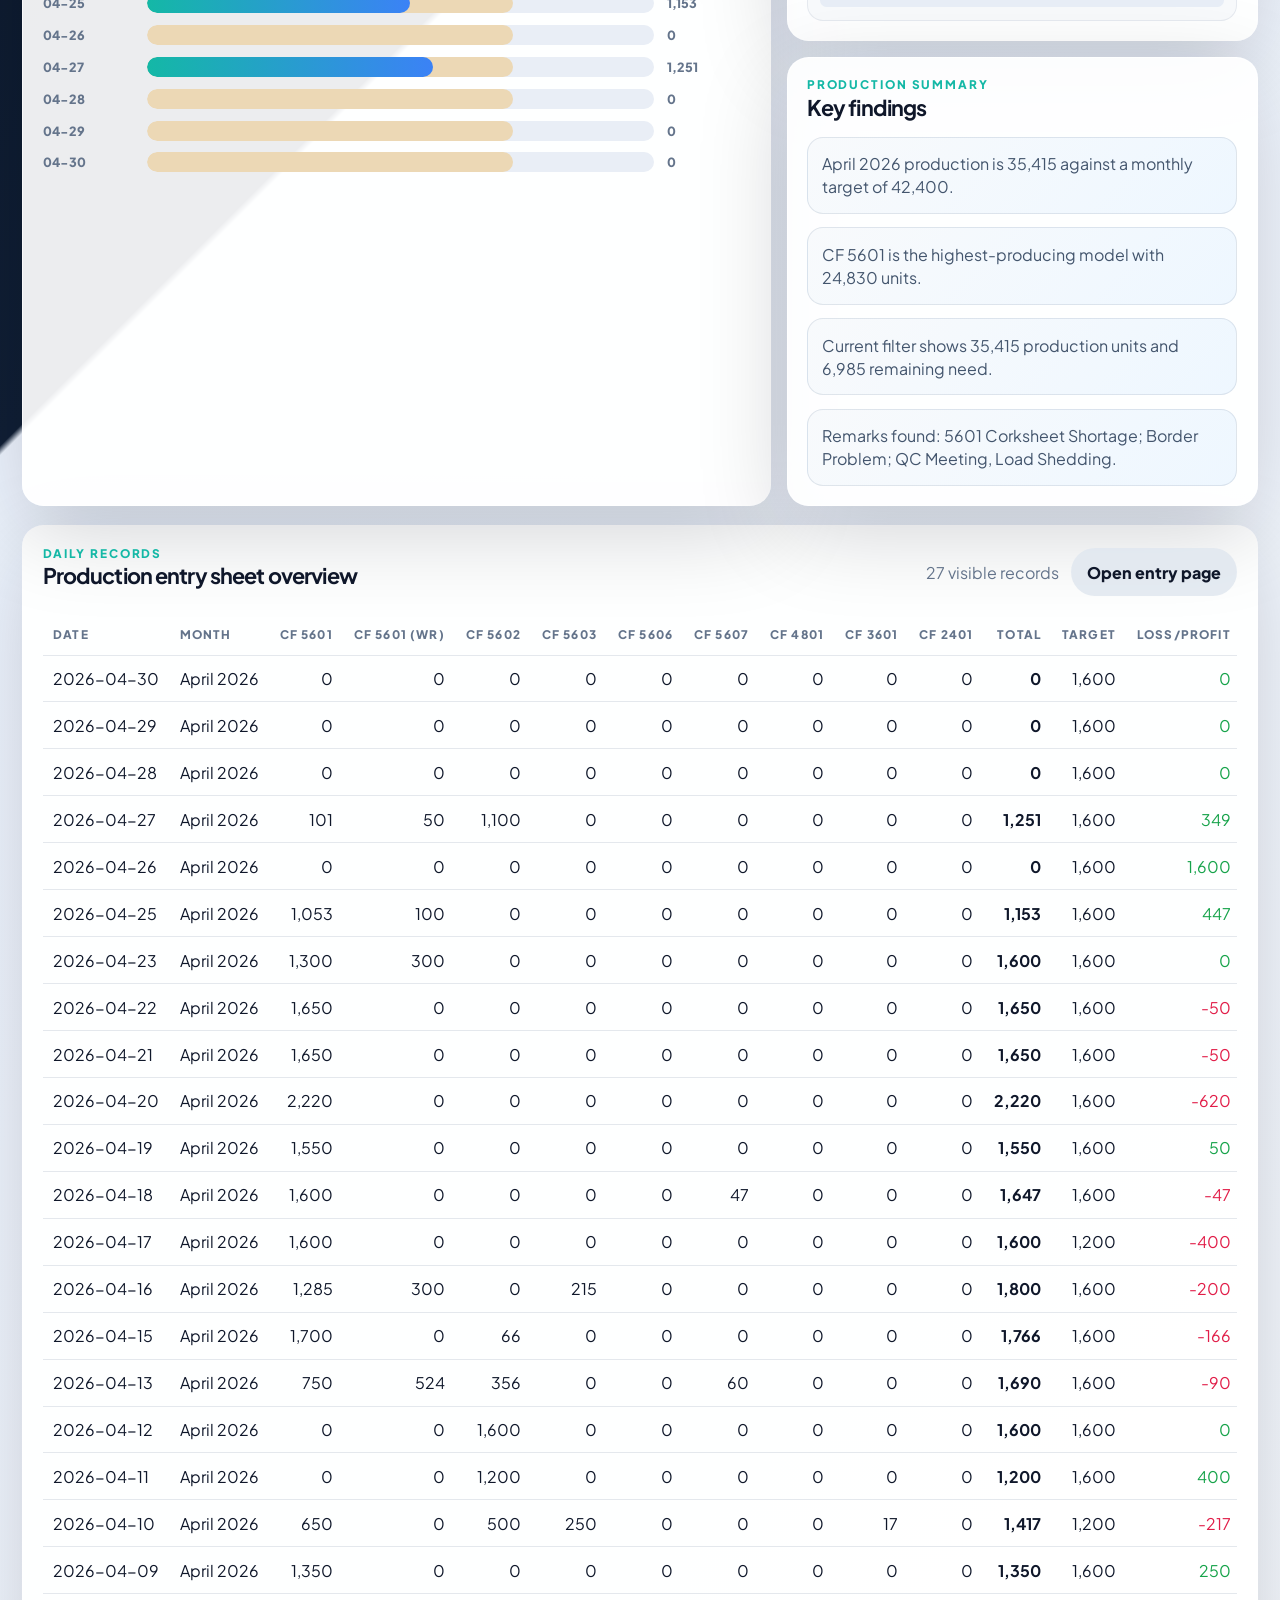
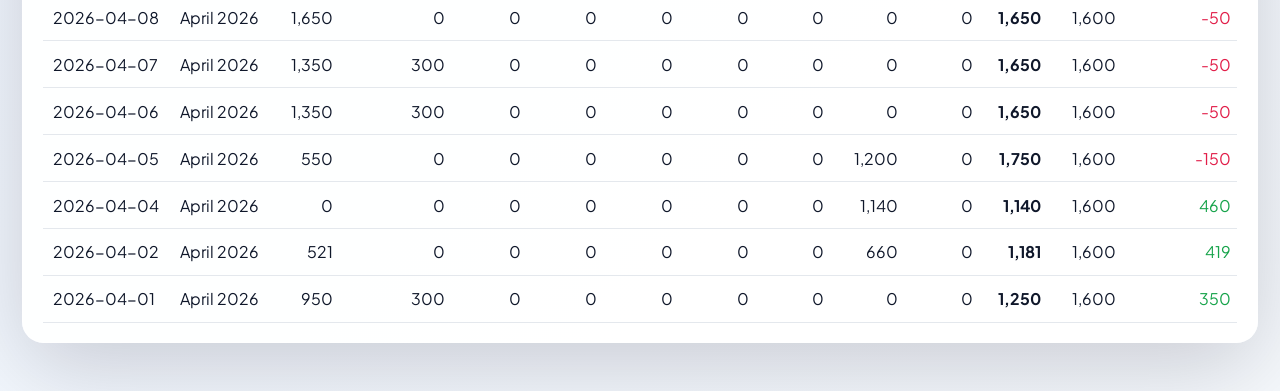
==== commit e800d586: "Clean dashboard wording and fonts" ====
--- a/index.html
+++ b/index.html
@@ -4,6 +4,13 @@
     <meta charset="UTF-8" />
     <meta name="viewport" content="width=device-width, initial-scale=1.0" />
     <title>MEP FAN Production Command Center</title>
+    <link rel="preconnect" href="https://fonts.googleapis.com" />
+    <link rel="preconnect" href="https://fonts.gstatic.com" crossorigin />
+    <link
+      href="https://fonts.googleapis.com/css2?family=Plus+Jakarta+Sans:wght@400;500;600;700;800&display=swap"
+      rel="stylesheet"
+    />
+    <link rel="icon" href="favicon.svg" type="image/svg+xml" />
     <link rel="stylesheet" href="styles.css" />
   </head>
   <body class="dashboard-page">
@@ -26,21 +33,21 @@
         <p class="eyebrow" id="reportProduct">Production report</p>
         <h1 id="reportTitle">MEP FAN Production Command Center</h1>
         <p class="hero-copy">
-          A bigger, cleaner dashboard for the full Excel production report with live
-          scorecards, target tracking, model ranking, daily trends, and filtered entry history.
+          A clean production dashboard with live scorecards, target tracking, model
+          ranking, daily trends, and filtered entry history.
         </p>
-        <div class="hero-stats" aria-label="Workbook summary">
+        <div class="hero-stats" aria-label="Production summary">
           <div>
             <strong id="sourceRows">0</strong>
-            <span>entries analyzed</span>
-          </div>
-          <div>
-            <strong id="formulaCount">0</strong>
-            <span>formulas read</span>
+            <span>production entries</span>
           </div>
           <div>
             <strong id="savedCount">0</strong>
             <span>browser entries</span>
+          </div>
+          <div>
+            <strong id="modelCount">0</strong>
+            <span>fan models</span>
           </div>
         </div>
       </div>
@@ -111,7 +118,7 @@
         <article class="panel">
           <div class="panel-heading">
             <div>
-              <p class="eyebrow">Model analysis</p>
+              <p class="eyebrow">Model overview</p>
               <h2>Production ranking</h2>
             </div>
           </div>
@@ -121,8 +128,8 @@
         <article class="panel insight-panel">
           <div class="panel-heading">
             <div>
-              <p class="eyebrow">Excel summary</p>
-              <h2>Workbook findings</h2>
+              <p class="eyebrow">Production summary</p>
+              <h2>Key findings</h2>
             </div>
           </div>
           <ul id="insightList" class="insight-list"></ul>
--- a/styles.css
+++ b/styles.css
@@ -16,6 +16,9 @@
   --good: #16a34a;
   --shadow: 0 24px 90px rgba(2, 6, 23, 0.18);
   --radius: 1.35rem;
+  --font-sans:
+    "Plus Jakarta Sans", "Google Sans", "Google Sans Text", "Product Sans", "Noto Sans",
+    ui-sans-serif, system-ui, -apple-system, BlinkMacSystemFont, "Segoe UI", sans-serif;
 }
 
 * {
@@ -34,9 +37,7 @@
     radial-gradient(circle at 85% 12%, rgba(59, 130, 246, 0.32), transparent 28rem),
     linear-gradient(135deg, #07111f 0%, #101f35 42%, #eef5ff 42.2%, #f6f9fd 100%);
   color: var(--text);
-  font-family:
-    Inter, ui-sans-serif, system-ui, -apple-system, BlinkMacSystemFont, "Segoe UI",
-    sans-serif;
+  font-family: var(--font-sans);
 }
 
 body.entry-page {
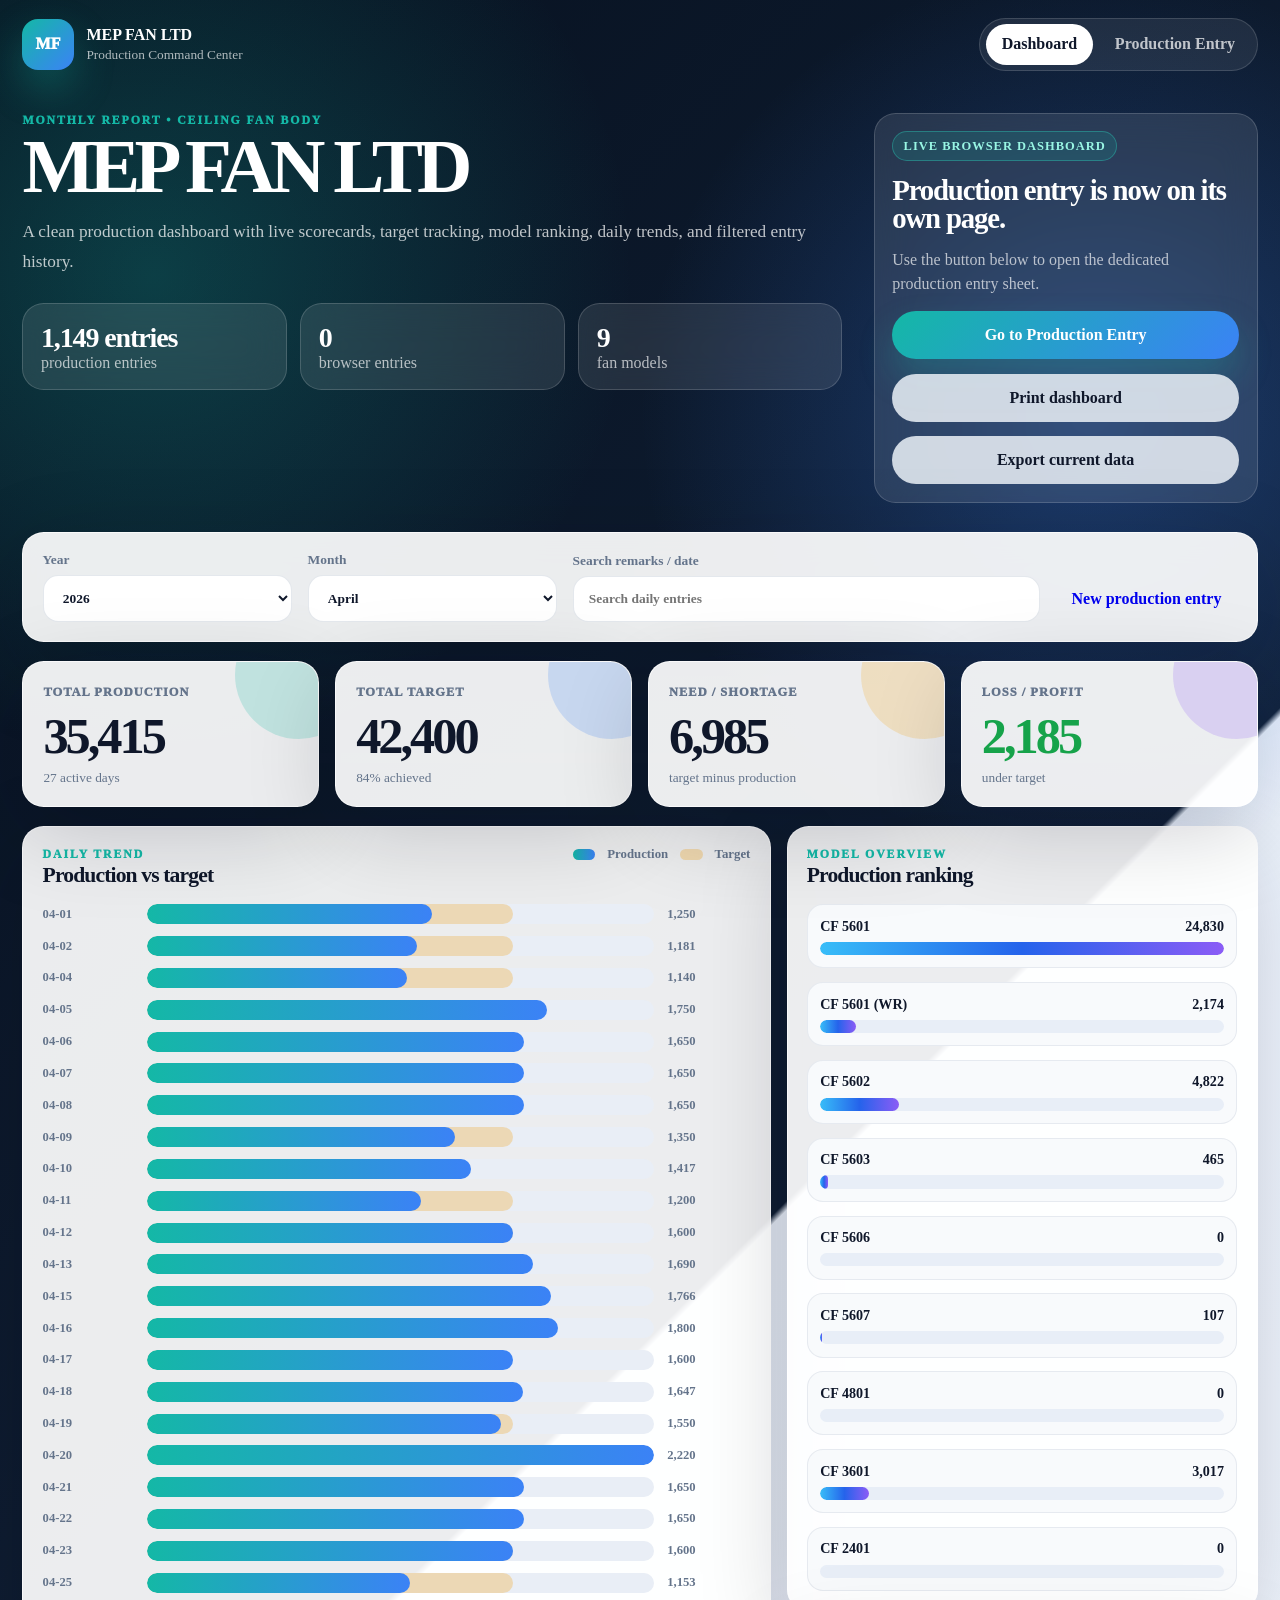
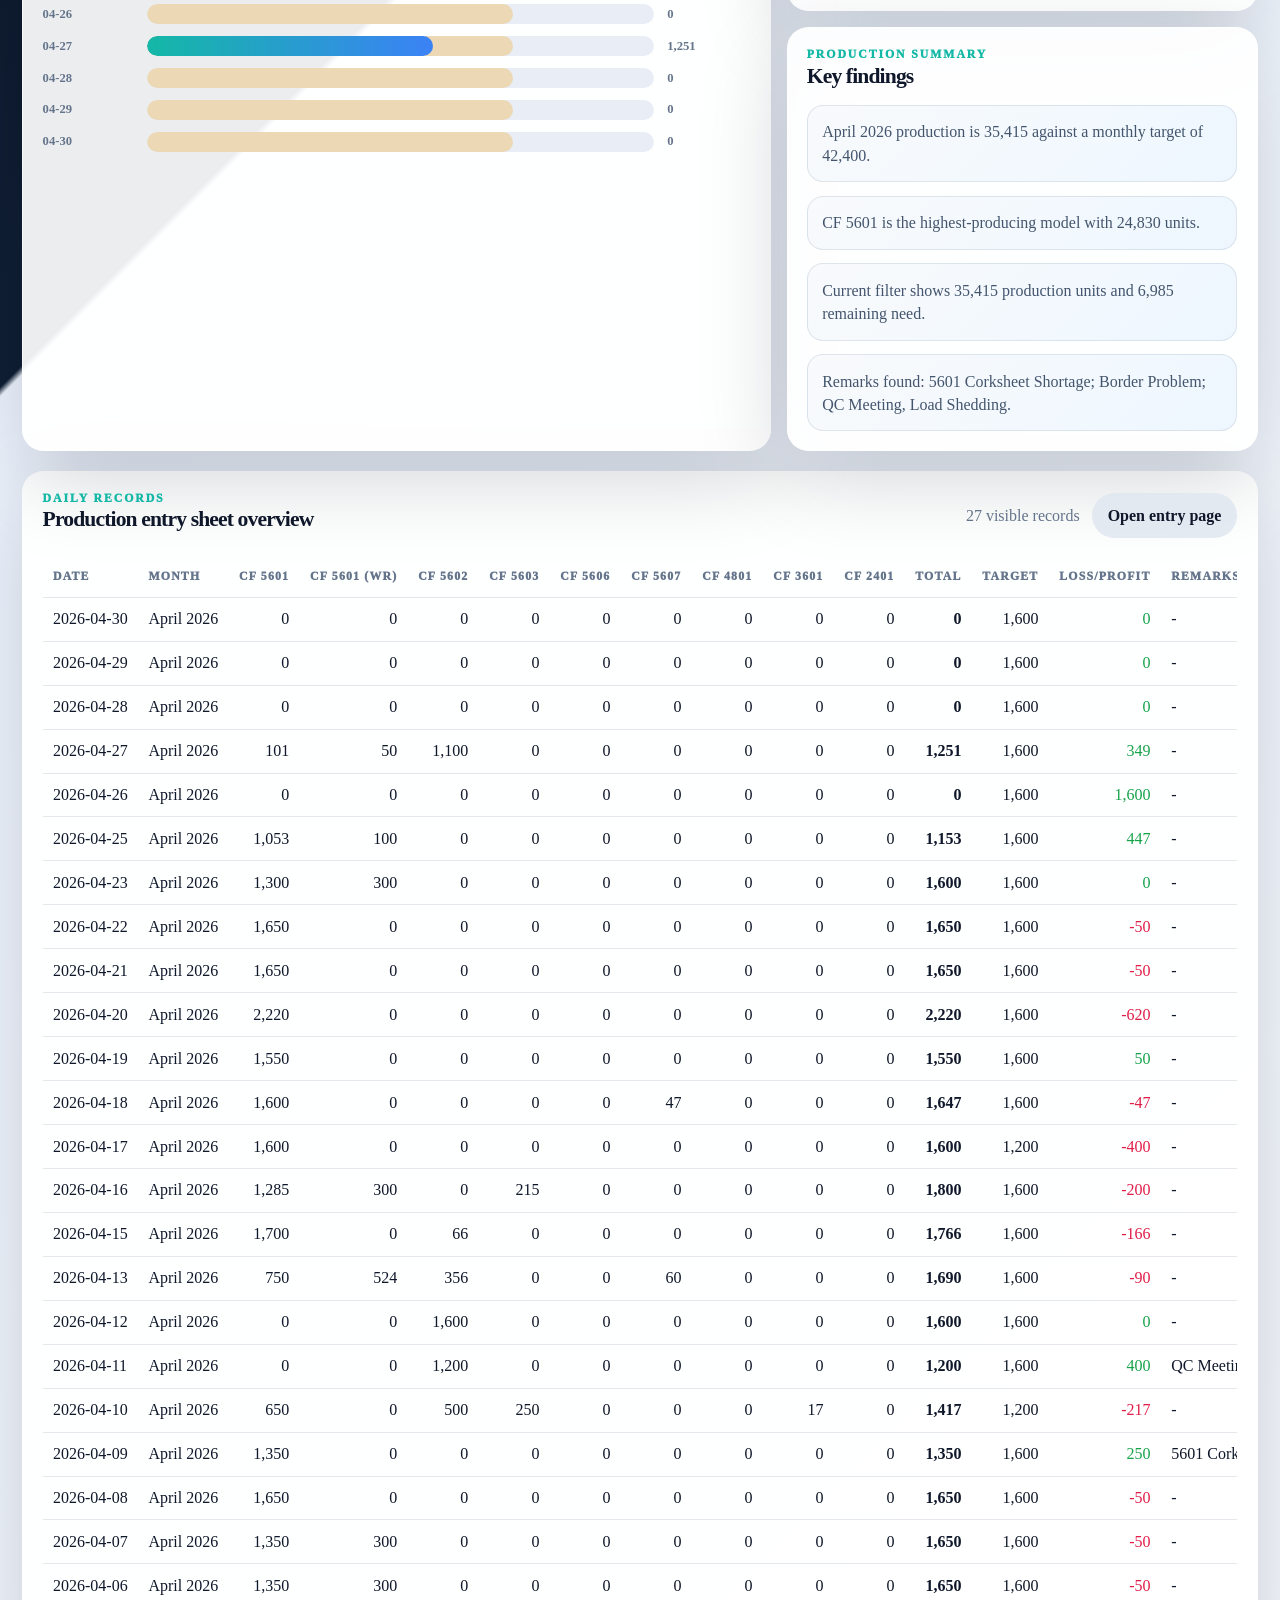
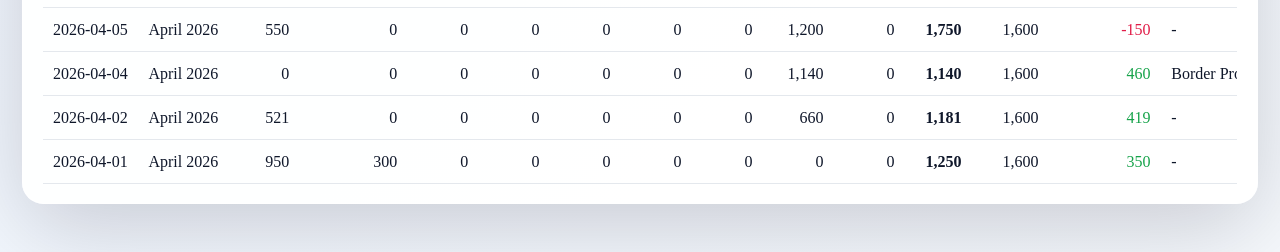
==== commit 01b23eda: "Switch site font to Times New Roman" ====
--- a/index.html
+++ b/index.html
@@ -4,12 +4,6 @@
     <meta charset="UTF-8" />
     <meta name="viewport" content="width=device-width, initial-scale=1.0" />
     <title>MEP FAN Production Command Center</title>
-    <link rel="preconnect" href="https://fonts.googleapis.com" />
-    <link rel="preconnect" href="https://fonts.gstatic.com" crossorigin />
-    <link
-      href="https://fonts.googleapis.com/css2?family=Plus+Jakarta+Sans:wght@400;500;600;700;800&display=swap"
-      rel="stylesheet"
-    />
     <link rel="icon" href="favicon.svg" type="image/svg+xml" />
     <link rel="stylesheet" href="styles.css" />
   </head>
--- a/styles.css
+++ b/styles.css
@@ -16,9 +16,7 @@
   --good: #16a34a;
   --shadow: 0 24px 90px rgba(2, 6, 23, 0.18);
   --radius: 1.35rem;
-  --font-sans:
-    "Plus Jakarta Sans", "Google Sans", "Google Sans Text", "Product Sans", "Noto Sans",
-    ui-sans-serif, system-ui, -apple-system, BlinkMacSystemFont, "Segoe UI", sans-serif;
+  --font-serif: "Times New Roman", Times, serif;
 }
 
 * {
@@ -37,7 +35,7 @@
     radial-gradient(circle at 85% 12%, rgba(59, 130, 246, 0.32), transparent 28rem),
     linear-gradient(135deg, #07111f 0%, #101f35 42%, #eef5ff 42.2%, #f6f9fd 100%);
   color: var(--text);
-  font-family: var(--font-sans);
+  font-family: var(--font-serif);
 }
 
 body.entry-page {
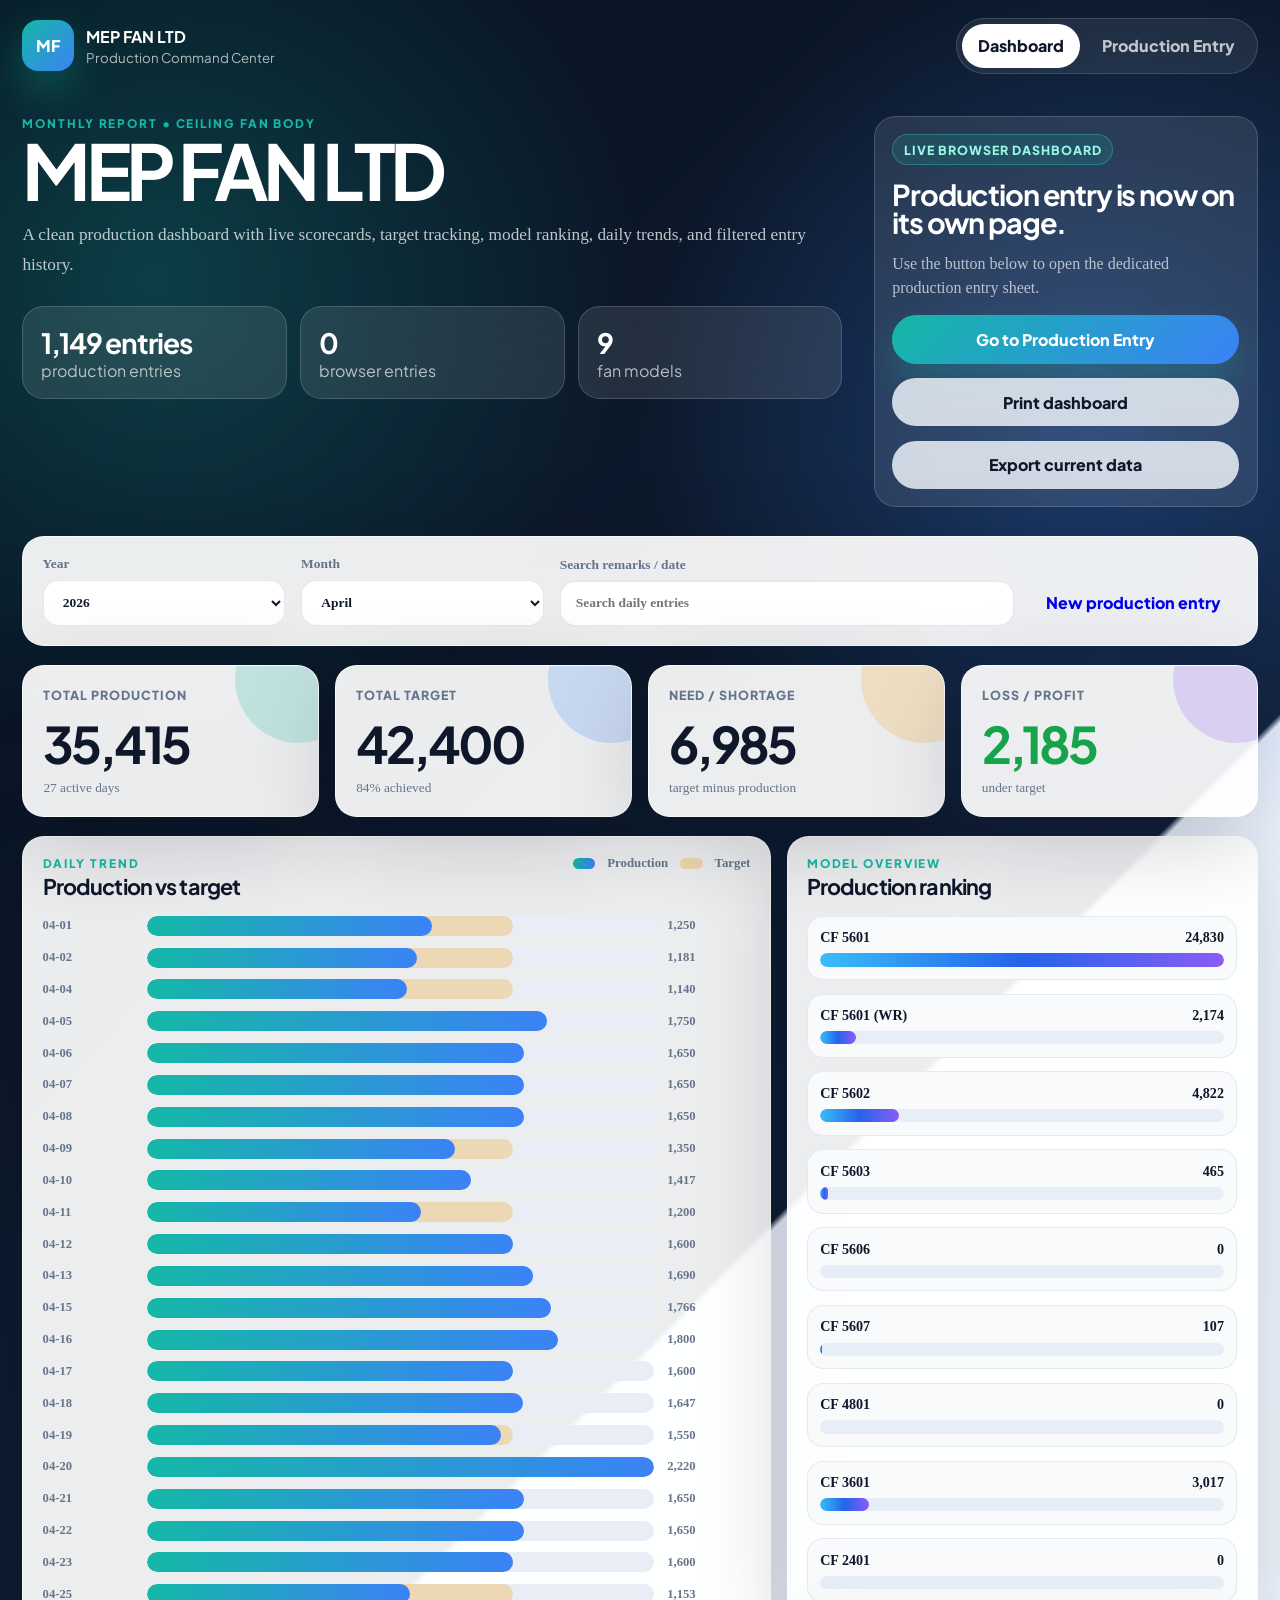
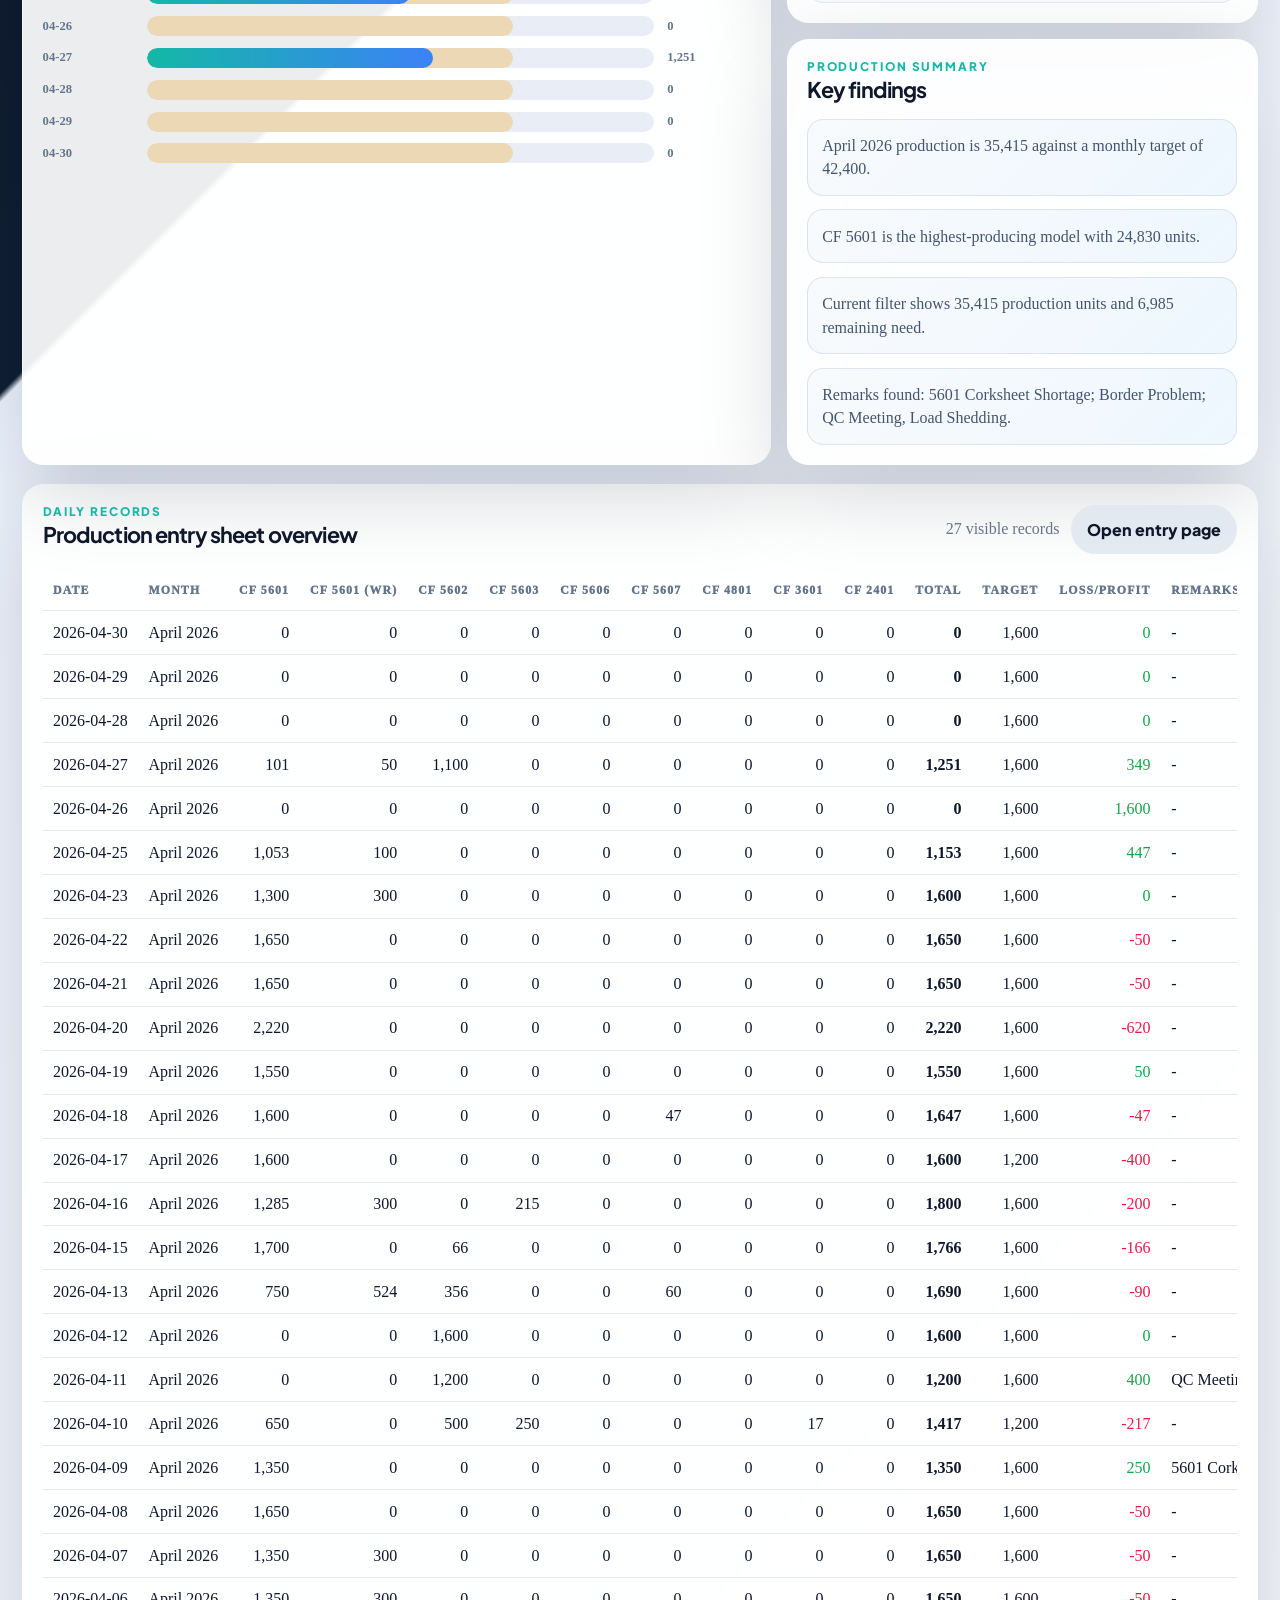
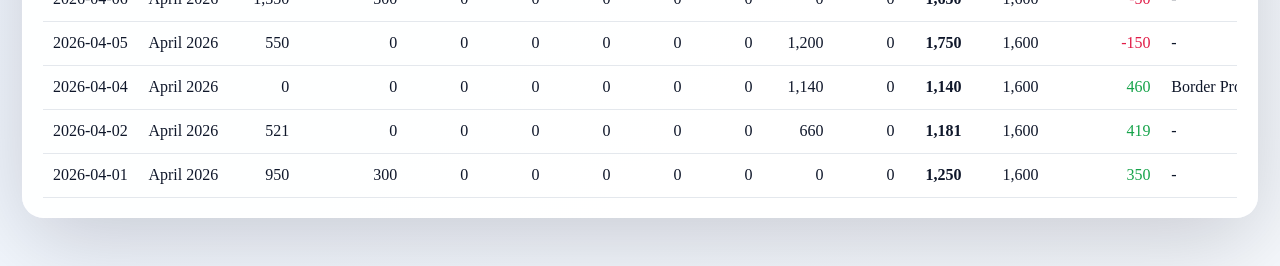
==== commit df35d02d: "Use Plus Jakarta for headings" ====
--- a/index.html
+++ b/index.html
@@ -4,6 +4,12 @@
     <meta charset="UTF-8" />
     <meta name="viewport" content="width=device-width, initial-scale=1.0" />
     <title>MEP FAN Production Command Center</title>
+    <link rel="preconnect" href="https://fonts.googleapis.com" />
+    <link rel="preconnect" href="https://fonts.gstatic.com" crossorigin />
+    <link
+      href="https://fonts.googleapis.com/css2?family=Plus+Jakarta+Sans:wght@400;500;600;700;800&display=swap"
+      rel="stylesheet"
+    />
     <link rel="icon" href="favicon.svg" type="image/svg+xml" />
     <link rel="stylesheet" href="styles.css" />
   </head>
--- a/styles.css
+++ b/styles.css
@@ -17,6 +17,9 @@
   --shadow: 0 24px 90px rgba(2, 6, 23, 0.18);
   --radius: 1.35rem;
   --font-serif: "Times New Roman", Times, serif;
+  --font-heading:
+    "Plus Jakarta Sans", "Google Sans", "Google Sans Text", "Product Sans", ui-sans-serif,
+    system-ui, -apple-system, BlinkMacSystemFont, "Segoe UI", sans-serif;
 }
 
 * {
@@ -42,6 +45,27 @@
   background:
     radial-gradient(circle at top right, rgba(20, 184, 166, 0.25), transparent 28rem),
     linear-gradient(140deg, #07111f 0%, #0b1d33 34%, #f7fbff 34.2%, #eef4fb 100%);
+}
+
+h1,
+h2,
+h3,
+h4,
+h5,
+h6,
+.brand strong,
+.brand small,
+.brand-mark,
+.nav-links a,
+.eyebrow,
+.status-pill,
+.kpi-card span,
+.kpi-card strong,
+.hero-stats strong,
+.hero-stats span,
+.button-link,
+button {
+  font-family: var(--font-heading);
 }
 
 button,
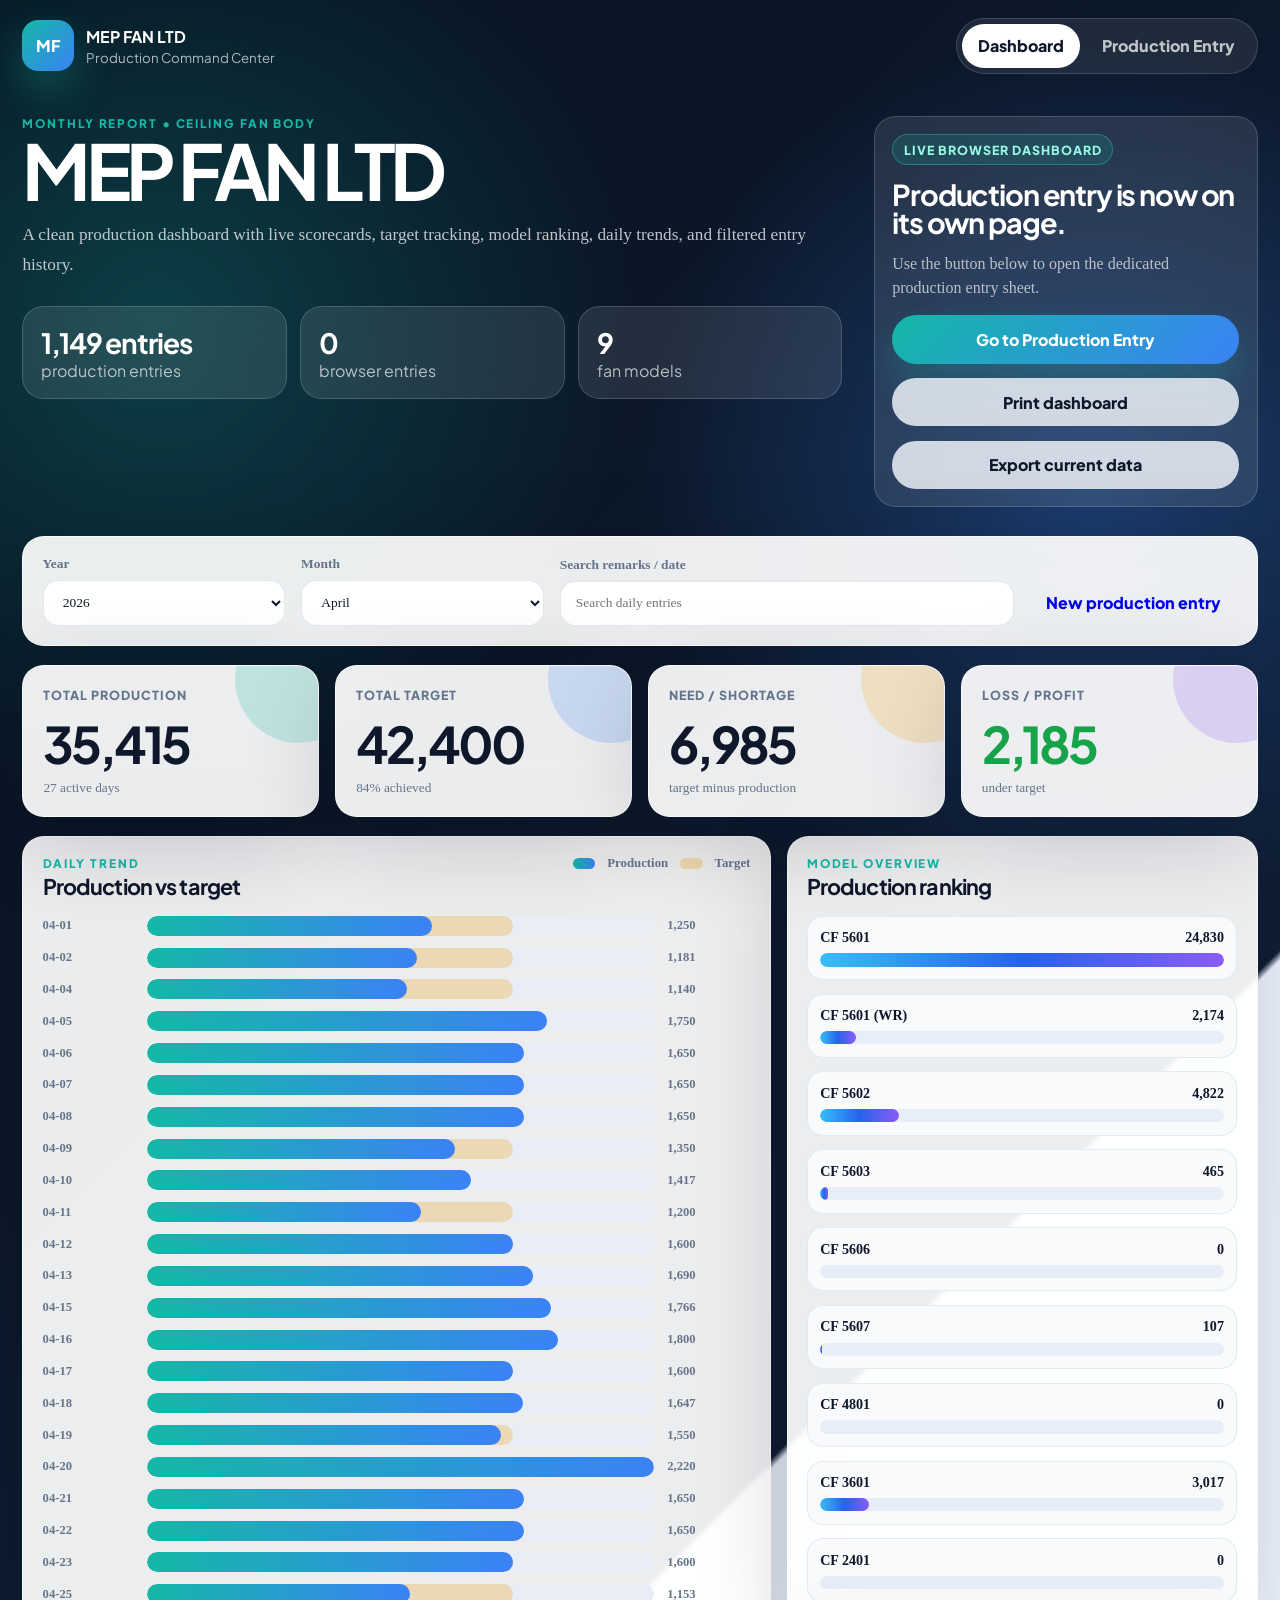
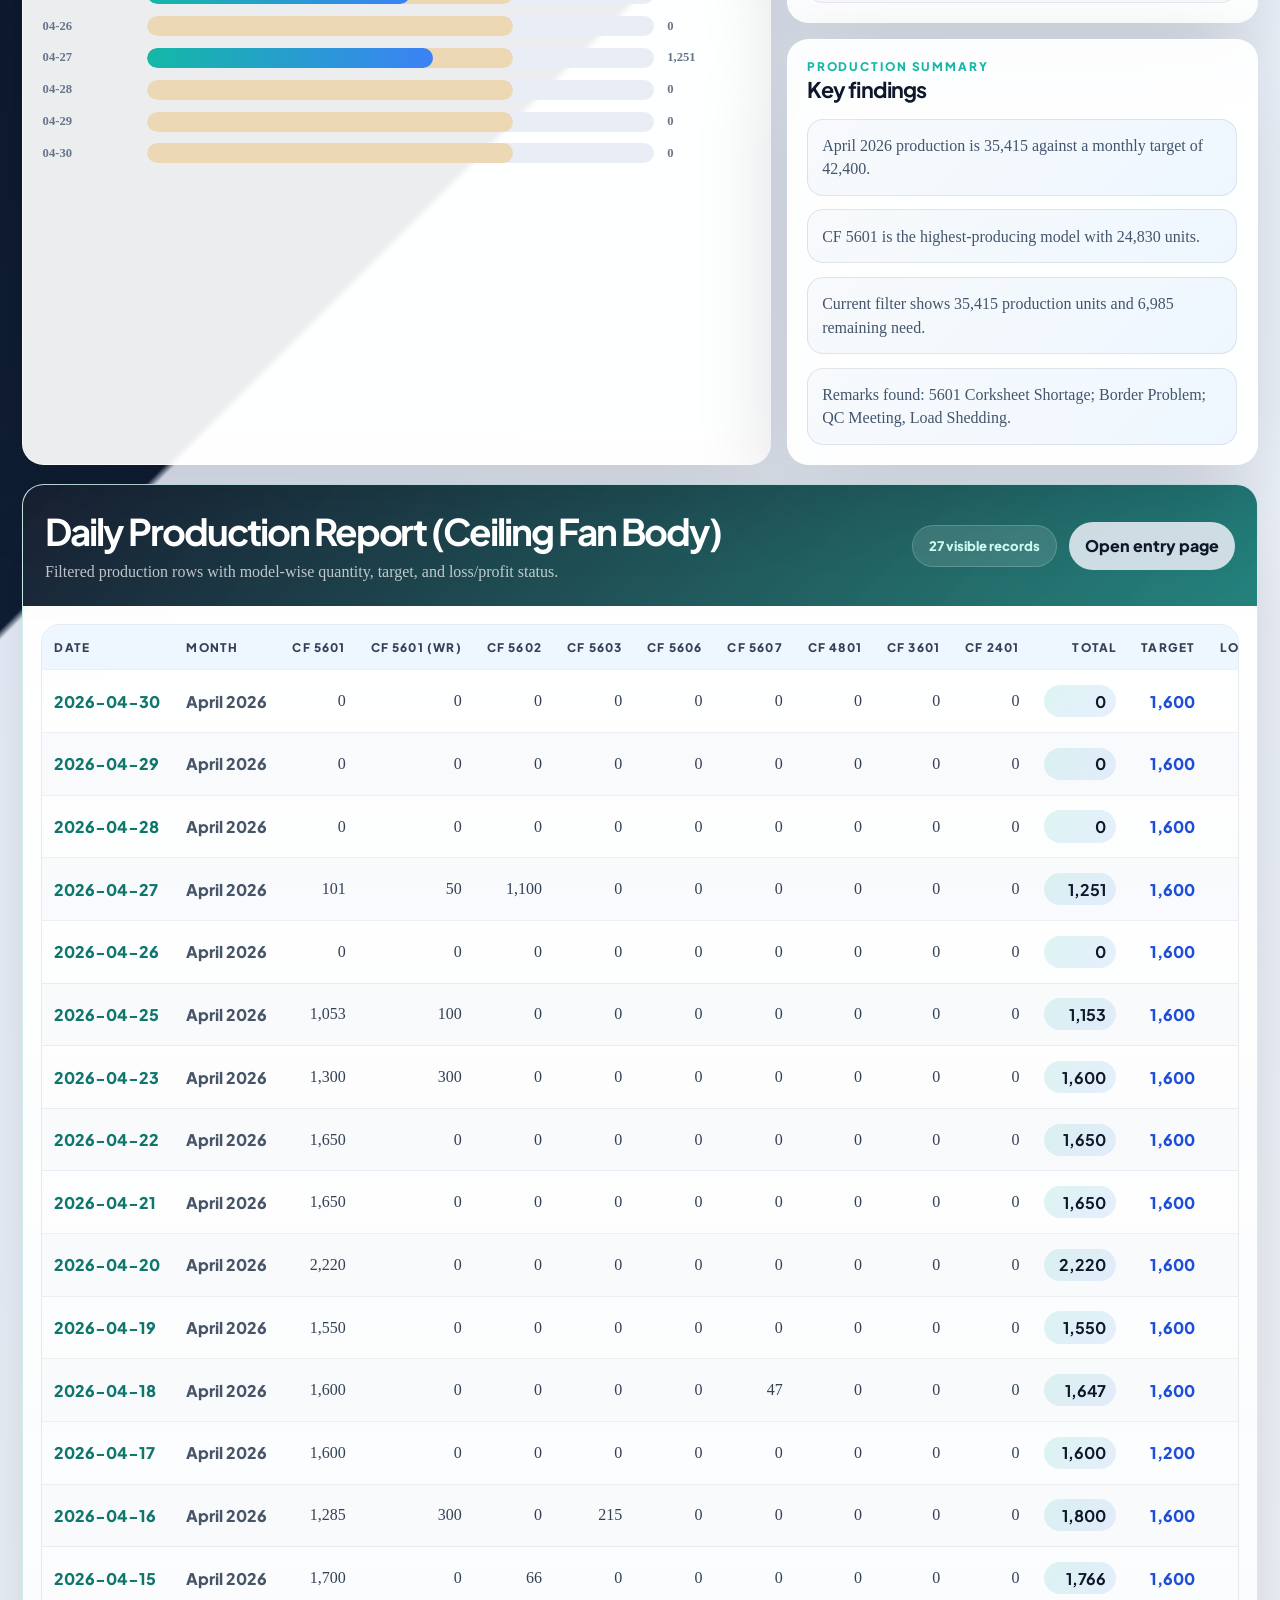
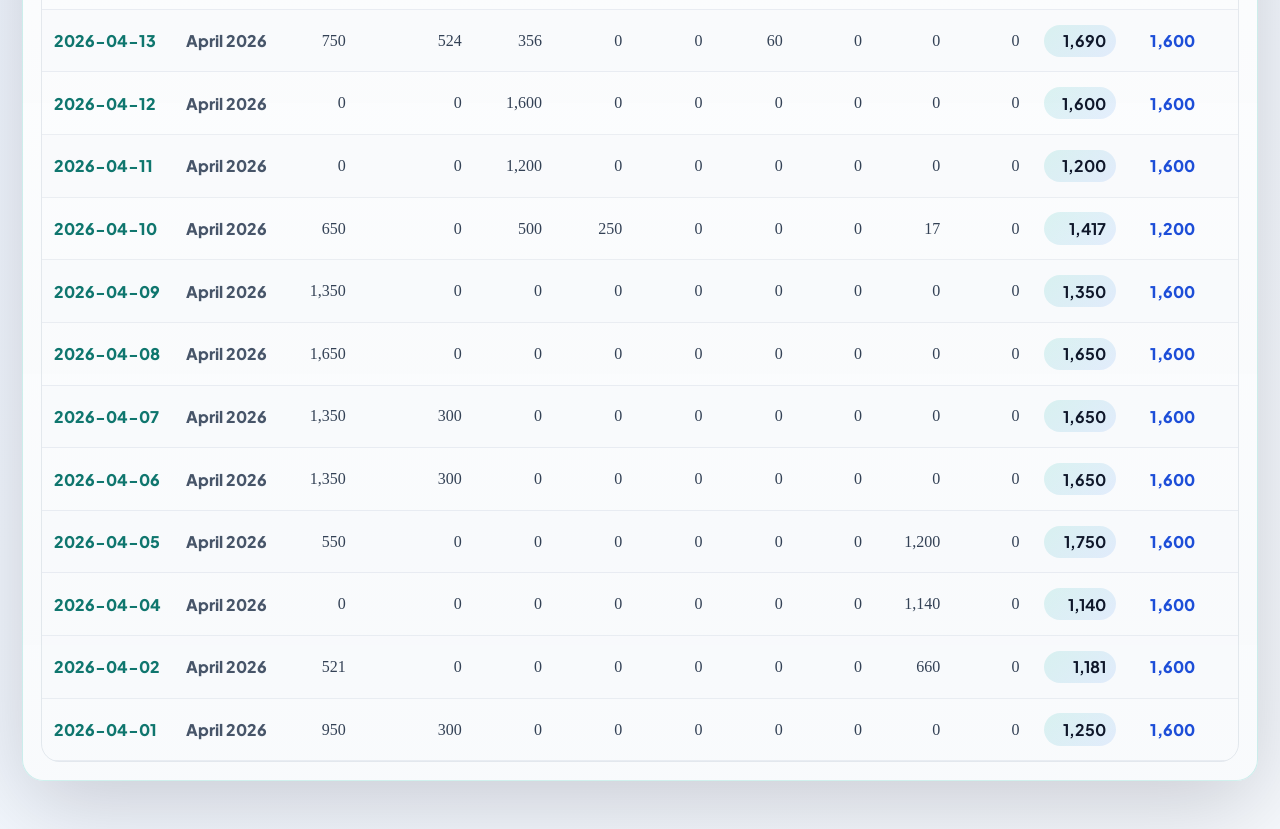
==== commit de2bf027: "Refine report table and heading fonts" ====
--- a/index.html
+++ b/index.html
@@ -7,7 +7,7 @@
     <link rel="preconnect" href="https://fonts.googleapis.com" />
     <link rel="preconnect" href="https://fonts.gstatic.com" crossorigin />
     <link
-      href="https://fonts.googleapis.com/css2?family=Plus+Jakarta+Sans:wght@400;500;600;700;800&display=swap"
+      href="https://fonts.googleapis.com/css2?family=Plus+Jakarta+Sans:wght@400;500;600;700;800;900&display=swap"
       rel="stylesheet"
     />
     <link rel="icon" href="favicon.svg" type="image/svg+xml" />
@@ -136,18 +136,18 @@
         </article>
       </section>
 
-      <section class="panel">
-        <div class="panel-heading">
+      <section class="panel production-report-panel">
+        <div class="panel-heading report-heading">
           <div>
-            <p class="eyebrow">Daily records</p>
-            <h2>Production entry sheet overview</h2>
+            <h2>Daily Production Report (Ceiling Fan Body)</h2>
+            <p class="report-subtitle">Filtered production rows with model-wise quantity, target, and loss/profit status.</p>
           </div>
           <div class="table-actions">
-            <p class="helper" id="recordCount">0 records</p>
+            <p class="record-pill" id="recordCount">0 records</p>
             <a class="button-link compact muted" href="entry.html">Open entry page</a>
           </div>
         </div>
-        <div class="table-wrap">
+        <div class="table-wrap production-table-wrap">
           <table>
             <thead>
               <tr id="entryTableHead"></tr>
--- a/styles.css
+++ b/styles.css
@@ -71,7 +71,12 @@
 button,
 input,
 select {
-  font: inherit;
+  font-size: inherit;
+}
+
+input,
+select {
+  font-family: var(--font-serif);
 }
 
 button,
@@ -151,7 +156,7 @@
   border-radius: 1rem;
   box-shadow: 0 18px 40px rgba(20, 184, 166, 0.3);
   display: inline-flex;
-  font-weight: 950;
+  font-weight: 900;
   height: 3.2rem;
   justify-content: center;
   width: 3.2rem;
@@ -337,7 +342,7 @@
   color: var(--muted);
   display: grid;
   font-size: 0.84rem;
-  font-weight: 850;
+  font-weight: 800;
   gap: 0.45rem;
 }
 
@@ -399,7 +404,7 @@
 .kpi-card span {
   color: var(--muted);
   font-size: 0.78rem;
-  font-weight: 950;
+  font-weight: 900;
   letter-spacing: 0.08em;
   text-transform: uppercase;
 }
@@ -440,7 +445,7 @@
 .eyebrow {
   color: var(--brand);
   font-size: 0.74rem;
-  font-weight: 950;
+  font-weight: 900;
   letter-spacing: 0.16em;
   margin: 0;
   text-transform: uppercase;
@@ -456,7 +461,7 @@
 .chart-legend {
   color: var(--muted);
   font-size: 0.8rem;
-  font-weight: 850;
+  font-weight: 800;
 }
 
 .chart-legend i,
@@ -492,7 +497,7 @@
 .bar-value {
   color: var(--muted);
   font-size: 0.79rem;
-  font-weight: 850;
+  font-weight: 800;
 }
 
 .bar-track {
@@ -631,8 +636,61 @@
   margin-top: 1rem;
 }
 
+.production-report-panel {
+  background:
+    linear-gradient(180deg, rgba(255, 255, 255, 0.97), rgba(248, 250, 252, 0.94)),
+    radial-gradient(circle at top left, rgba(20, 184, 166, 0.12), transparent 24rem);
+  border-color: rgba(20, 184, 166, 0.2);
+  overflow: hidden;
+  padding: 0;
+}
+
+.report-heading {
+  align-items: center;
+  background:
+    linear-gradient(135deg, rgba(15, 23, 42, 0.96), rgba(15, 118, 110, 0.9)),
+    radial-gradient(circle at top right, rgba(59, 130, 246, 0.22), transparent 18rem);
+  color: #fff;
+  margin: 0;
+  padding: 1.35rem;
+}
+
+.report-heading h2 {
+  color: #fff;
+  font-size: clamp(1.45rem, 3vw, 2.3rem);
+  letter-spacing: -0.055em;
+}
+
+.report-subtitle {
+  color: rgba(255, 255, 255, 0.72);
+  line-height: 1.55;
+  margin: 0.35rem 0 0;
+  max-width: 680px;
+}
+
+.record-pill {
+  background: rgba(255, 255, 255, 0.12);
+  border: 1px solid rgba(255, 255, 255, 0.18);
+  border-radius: 999px;
+  color: #ccfbf1;
+  font-family: var(--font-heading);
+  font-size: 0.82rem;
+  font-weight: 900;
+  margin: 0;
+  padding: 0.72rem 1rem;
+  white-space: nowrap;
+}
+
 .table-wrap {
   overflow-x: auto;
+}
+
+.production-table-wrap {
+  margin: 1.1rem;
+  overflow: auto;
+  border: 1px solid rgba(148, 163, 184, 0.22);
+  border-radius: 1.15rem;
+  box-shadow: inset 0 1px 0 rgba(255, 255, 255, 0.9);
 }
 
 table {
@@ -647,6 +705,12 @@
   padding: 0.78rem 0.65rem;
   text-align: right;
   white-space: nowrap;
+}
+
+.production-table-wrap th,
+.production-table-wrap td {
+  border-bottom-color: rgba(148, 163, 184, 0.16);
+  padding: 0.92rem 0.78rem;
 }
 
 th:first-child,
@@ -661,9 +725,73 @@
 th {
   color: var(--muted);
   font-size: 0.74rem;
-  font-weight: 950;
+  font-weight: 900;
   letter-spacing: 0.1em;
   text-transform: uppercase;
+}
+
+.production-table-wrap thead th {
+  background: #eef6ff;
+  color: #334155;
+  font-family: var(--font-heading);
+  position: sticky;
+  top: 0;
+  z-index: 1;
+}
+
+.production-table-wrap tbody tr:nth-child(even) {
+  background: rgba(248, 250, 252, 0.74);
+}
+
+.production-table-wrap tbody tr:hover {
+  background: #ecfeff;
+}
+
+.date-cell,
+.month-cell,
+.total-cell,
+.target-cell,
+.variance-cell {
+  font-family: var(--font-heading);
+}
+
+.date-cell {
+  color: #0f766e;
+  font-weight: 900;
+}
+
+.month-cell {
+  color: #475569;
+  font-weight: 800;
+}
+
+.model-qty {
+  color: #334155;
+}
+
+.total-cell strong {
+  background: linear-gradient(135deg, rgba(20, 184, 166, 0.14), rgba(59, 130, 246, 0.12));
+  border-radius: 999px;
+  color: #0f172a;
+  display: inline-block;
+  min-width: 4.5rem;
+  padding: 0.35rem 0.62rem;
+}
+
+.target-cell {
+  color: #1d4ed8;
+  font-weight: 800;
+}
+
+.variance-cell {
+  font-weight: 900;
+}
+
+.remarks-cell {
+  color: #475569;
+  max-width: 18rem;
+  overflow: hidden;
+  text-overflow: ellipsis;
 }
 
 tbody tr:hover {
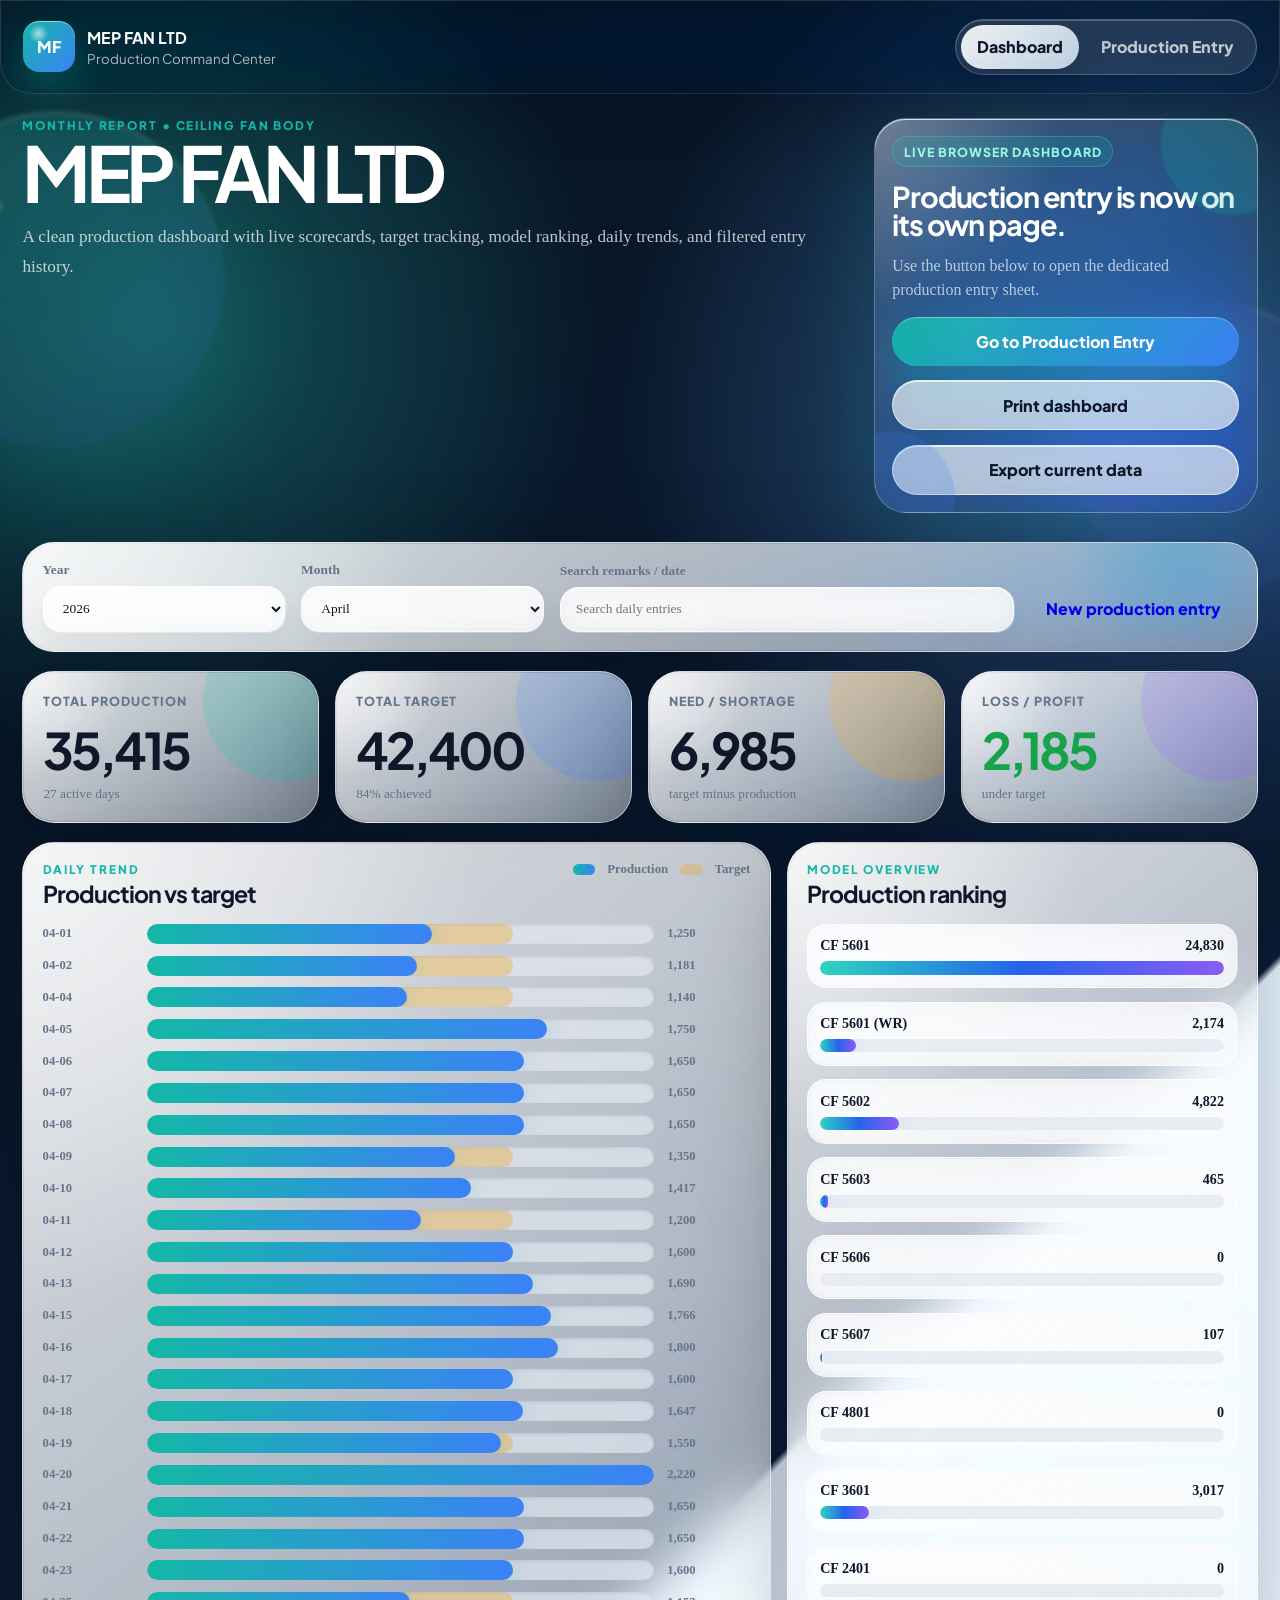
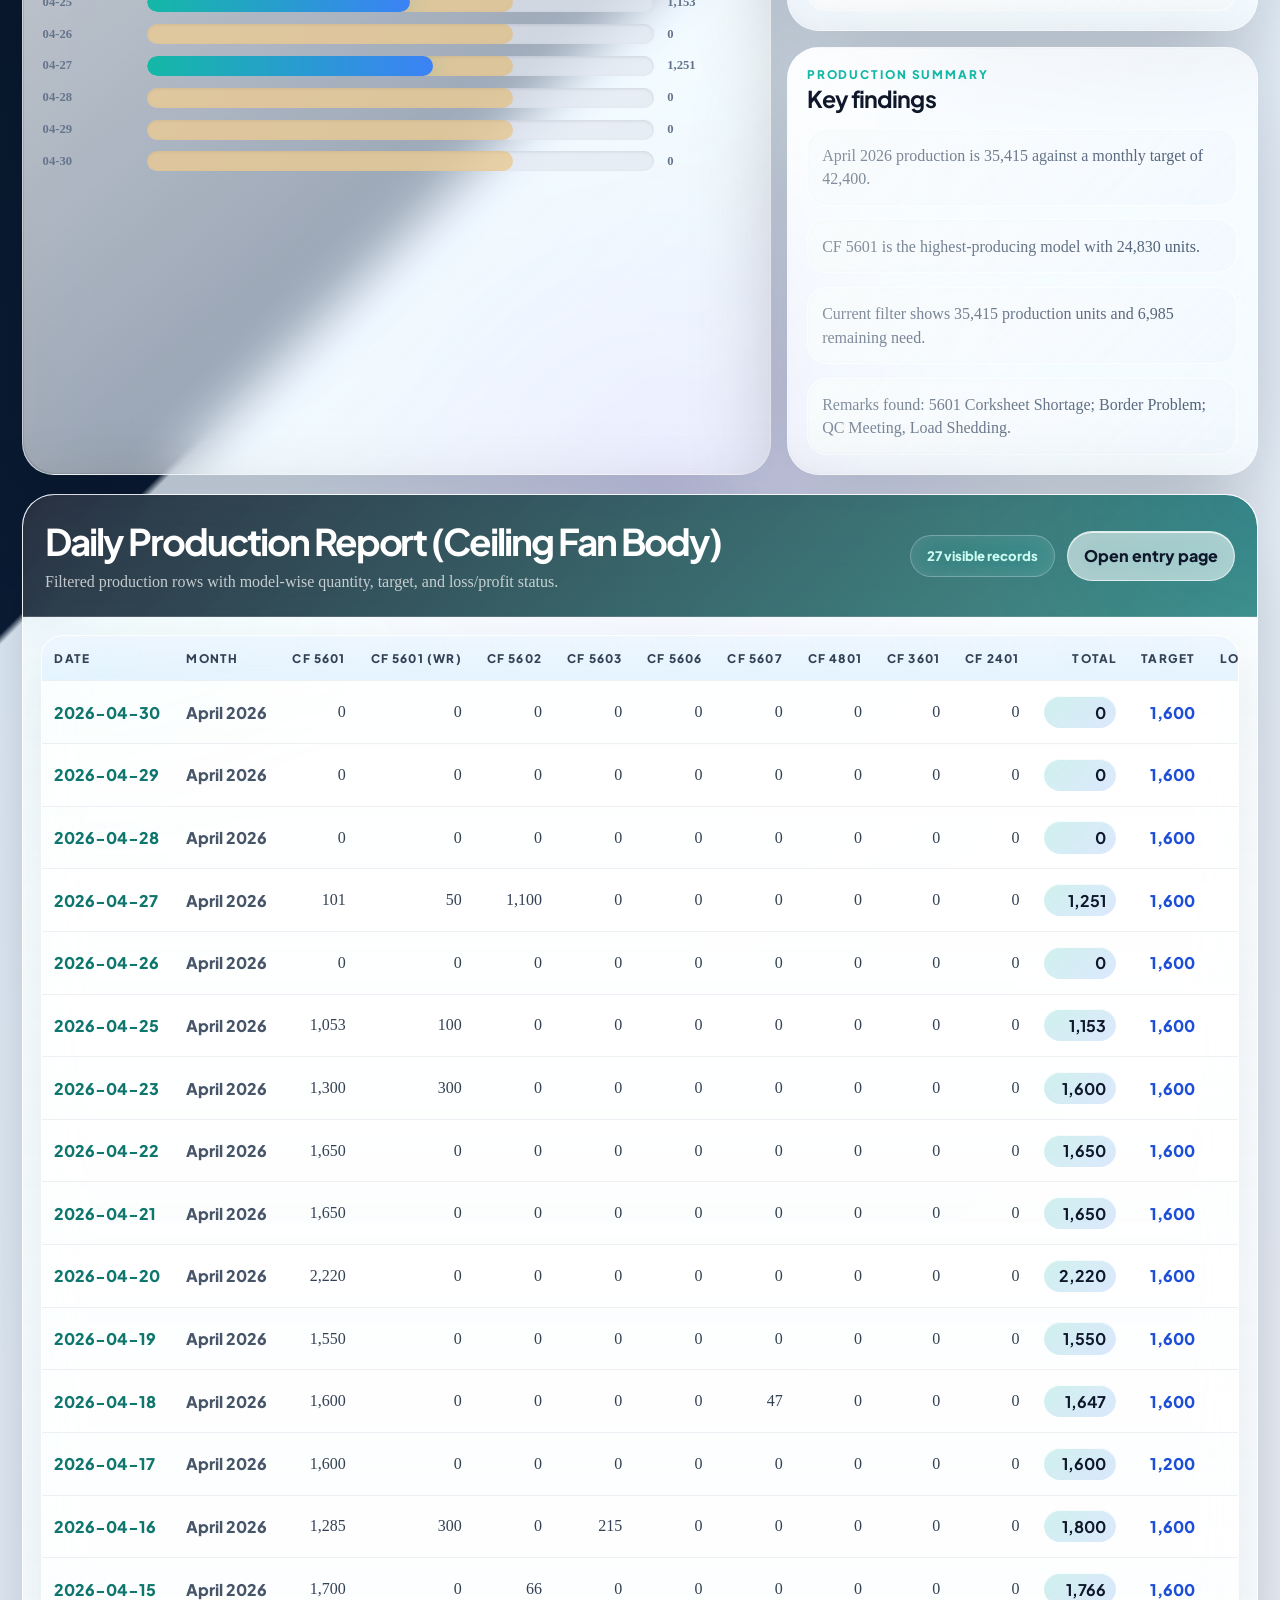
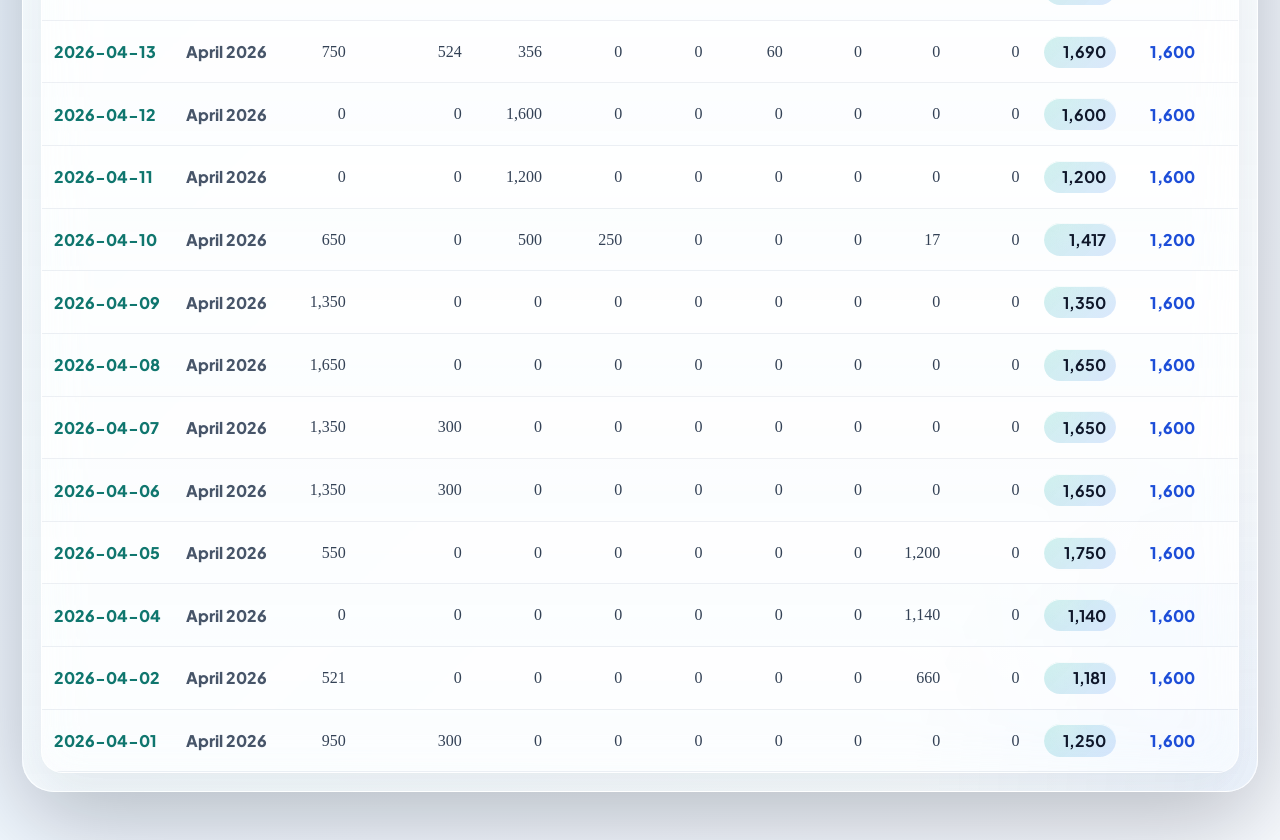
==== commit 57927fa7: "Remove dashboard hero stat cards" ====
--- a/index.html
+++ b/index.html
@@ -36,20 +36,6 @@
           A clean production dashboard with live scorecards, target tracking, model
           ranking, daily trends, and filtered entry history.
         </p>
-        <div class="hero-stats" aria-label="Production summary">
-          <div>
-            <strong id="sourceRows">0</strong>
-            <span>production entries</span>
-          </div>
-          <div>
-            <strong id="savedCount">0</strong>
-            <span>browser entries</span>
-          </div>
-          <div>
-            <strong id="modelCount">0</strong>
-            <span>fan models</span>
-          </div>
-        </div>
       </div>
       <div class="hero-card">
         <span class="status-pill">Live browser dashboard</span>
--- a/styles.css
+++ b/styles.css
@@ -14,8 +14,14 @@
   --amber: #f59e0b;
   --danger: #e11d48;
   --good: #16a34a;
-  --shadow: 0 24px 90px rgba(2, 6, 23, 0.18);
+  --glass: rgba(255, 255, 255, 0.62);
+  --glass-strong: rgba(255, 255, 255, 0.78);
+  --glass-dark: rgba(15, 23, 42, 0.42);
+  --glass-line: rgba(255, 255, 255, 0.58);
+  --shadow: 0 28px 95px rgba(2, 6, 23, 0.26);
+  --liquid-shadow: 0 28px 90px rgba(20, 184, 166, 0.18), inset 0 1px 0 rgba(255, 255, 255, 0.76);
   --radius: 1.35rem;
+  --radius-liquid: 2rem;
   --font-serif: "Times New Roman", Times, serif;
   --font-heading:
     "Plus Jakarta Sans", "Google Sans", "Google Sans Text", "Product Sans", ui-sans-serif,
@@ -34,17 +40,59 @@
   margin: 0;
   min-height: 100vh;
   background:
-    radial-gradient(circle at 12% 8%, rgba(20, 184, 166, 0.26), transparent 30rem),
-    radial-gradient(circle at 85% 12%, rgba(59, 130, 246, 0.32), transparent 28rem),
-    linear-gradient(135deg, #07111f 0%, #101f35 42%, #eef5ff 42.2%, #f6f9fd 100%);
+    radial-gradient(circle at 12% 8%, rgba(45, 212, 191, 0.34), transparent 28rem),
+    radial-gradient(circle at 86% 10%, rgba(96, 165, 250, 0.42), transparent 30rem),
+    radial-gradient(circle at 52% 52%, rgba(139, 92, 246, 0.16), transparent 24rem),
+    linear-gradient(135deg, #061320 0%, #0b1d35 42%, #e7f4ff 42.2%, #f8fbff 100%);
   color: var(--text);
   font-family: var(--font-serif);
+  overflow-x: hidden;
+  position: relative;
 }
 
 body.entry-page {
   background:
-    radial-gradient(circle at top right, rgba(20, 184, 166, 0.25), transparent 28rem),
-    linear-gradient(140deg, #07111f 0%, #0b1d33 34%, #f7fbff 34.2%, #eef4fb 100%);
+    radial-gradient(circle at top right, rgba(20, 184, 166, 0.34), transparent 28rem),
+    radial-gradient(circle at 12% 45%, rgba(59, 130, 246, 0.24), transparent 24rem),
+    linear-gradient(140deg, #061320 0%, #0b1d33 34%, #f7fbff 34.2%, #eef4fb 100%);
+}
+
+body::before,
+body::after {
+  border-radius: 999px;
+  content: "";
+  filter: blur(2px);
+  pointer-events: none;
+  position: fixed;
+  z-index: 0;
+}
+
+body::before {
+  background:
+    radial-gradient(circle at 32% 28%, rgba(255, 255, 255, 0.82), transparent 0.42rem),
+    linear-gradient(135deg, rgba(45, 212, 191, 0.34), rgba(59, 130, 246, 0.18));
+  box-shadow:
+    0 42px 120px rgba(20, 184, 166, 0.26),
+    inset 0 1px 0 rgba(255, 255, 255, 0.68);
+  height: 21rem;
+  left: -7rem;
+  opacity: 0.68;
+  top: 7rem;
+  width: 21rem;
+}
+
+body::after {
+  background:
+    radial-gradient(circle at 35% 35%, rgba(255, 255, 255, 0.78), transparent 0.38rem),
+    linear-gradient(135deg, rgba(139, 92, 246, 0.2), rgba(59, 130, 246, 0.28));
+  box-shadow:
+    0 42px 120px rgba(59, 130, 246, 0.24),
+    inset 0 1px 0 rgba(255, 255, 255, 0.58);
+  height: 18rem;
+  opacity: 0.62;
+  right: -5rem;
+  top: 19rem;
+  width: 18rem;
 }
 
 h1,
@@ -61,8 +109,6 @@
 .status-pill,
 .kpi-card span,
 .kpi-card strong,
-.hero-stats strong,
-.hero-stats span,
 .button-link,
 button {
   font-family: var(--font-heading);
@@ -91,26 +137,51 @@
   min-height: 3rem;
   padding: 0.85rem 1.15rem;
   text-decoration: none;
+  overflow: hidden;
+  position: relative;
   transition:
     transform 160ms ease,
     box-shadow 160ms ease,
     background 160ms ease;
 }
 
+button::before,
+.button-link::before {
+  background: linear-gradient(120deg, transparent, rgba(255, 255, 255, 0.42), transparent);
+  content: "";
+  height: 140%;
+  left: -90%;
+  position: absolute;
+  top: -20%;
+  transform: skewX(-18deg);
+  transition: left 420ms ease;
+  width: 55%;
+}
+
 button:hover,
 .button-link:hover {
   transform: translateY(-1px);
 }
 
+button:hover::before,
+.button-link:hover::before {
+  left: 125%;
+}
+
 .button-link.primary,
 button:not(.button-link) {
-  background: linear-gradient(135deg, var(--brand), var(--accent));
-  box-shadow: 0 18px 34px rgba(20, 184, 166, 0.25);
+  background:
+    linear-gradient(135deg, rgba(20, 184, 166, 0.95), rgba(59, 130, 246, 0.95)),
+    radial-gradient(circle at 25% 10%, rgba(255, 255, 255, 0.6), transparent 26%);
+  box-shadow: 0 18px 44px rgba(20, 184, 166, 0.34), inset 0 1px 0 rgba(255, 255, 255, 0.36);
   color: #fff;
 }
 
 .button-link.muted {
-  background: rgba(226, 232, 240, 0.9);
+  backdrop-filter: blur(18px) saturate(150%);
+  background: rgba(255, 255, 255, 0.62);
+  border: 1px solid rgba(255, 255, 255, 0.62);
+  box-shadow: inset 0 1px 0 rgba(255, 255, 255, 0.76);
   color: var(--text);
 }
 
@@ -135,11 +206,18 @@
 
 .topbar {
   align-items: center;
+  backdrop-filter: blur(22px) saturate(160%);
+  background: rgba(6, 19, 32, 0.2);
+  border: 1px solid rgba(255, 255, 255, 0.12);
+  border-radius: 0 0 2rem 2rem;
+  box-shadow: 0 18px 50px rgba(2, 6, 23, 0.14);
   display: flex;
   gap: 1rem;
   justify-content: space-between;
   padding-bottom: 1.1rem;
   padding-top: 1.1rem;
+  position: relative;
+  z-index: 1;
 }
 
 .brand {
@@ -152,9 +230,11 @@
 
 .brand-mark {
   align-items: center;
-  background: linear-gradient(135deg, var(--brand), var(--accent));
+  background:
+    radial-gradient(circle at 30% 25%, rgba(255, 255, 255, 0.62), transparent 18%),
+    linear-gradient(135deg, var(--brand), var(--accent));
   border-radius: 1rem;
-  box-shadow: 0 18px 40px rgba(20, 184, 166, 0.3);
+  box-shadow: 0 18px 40px rgba(20, 184, 166, 0.3), inset 0 1px 0 rgba(255, 255, 255, 0.52);
   display: inline-flex;
   font-weight: 900;
   height: 3.2rem;
@@ -173,9 +253,11 @@
 }
 
 .nav-links {
-  background: rgba(255, 255, 255, 0.08);
-  border: 1px solid rgba(255, 255, 255, 0.14);
-  border-radius: 999px;
+  backdrop-filter: blur(22px) saturate(160%);
+  background: rgba(255, 255, 255, 0.12);
+  border: 1px solid rgba(255, 255, 255, 0.22);
+  border-radius: 999px;
+  box-shadow: inset 0 1px 0 rgba(255, 255, 255, 0.22);
   display: flex;
   gap: 0.35rem;
   padding: 0.35rem;
@@ -191,7 +273,10 @@
 
 .nav-links a.active,
 .nav-links a:hover {
-  background: #fff;
+  background:
+    linear-gradient(135deg, rgba(255, 255, 255, 0.92), rgba(224, 242, 254, 0.82)),
+    radial-gradient(circle at top, rgba(20, 184, 166, 0.18), transparent 70%);
+  box-shadow: 0 12px 28px rgba(2, 6, 23, 0.16);
   color: var(--text);
 }
 
@@ -202,6 +287,8 @@
   grid-template-columns: minmax(0, 1.4fr) 24rem;
   padding-bottom: 1.8rem;
   padding-top: 1.5rem;
+  position: relative;
+  z-index: 1;
 }
 
 .entry-hero {
@@ -212,6 +299,8 @@
   justify-content: space-between;
   padding-bottom: 2rem;
   padding-top: 2rem;
+  position: relative;
+  z-index: 1;
 }
 
 .hero h1,
@@ -236,35 +325,18 @@
   max-width: 790px;
 }
 
-.hero-stats {
-  display: grid;
-  gap: 0.85rem;
-  grid-template-columns: repeat(3, minmax(0, 1fr));
-  margin-top: 1.6rem;
-  max-width: 820px;
-}
-
-.hero-stats div,
 .hero-card {
-  backdrop-filter: blur(18px);
-  background: rgba(255, 255, 255, 0.1);
-  border: 1px solid rgba(255, 255, 255, 0.16);
-  border-radius: var(--radius);
+  backdrop-filter: blur(28px) saturate(180%);
+  background:
+    linear-gradient(145deg, rgba(255, 255, 255, 0.18), rgba(255, 255, 255, 0.06)),
+    radial-gradient(circle at top left, rgba(255, 255, 255, 0.28), transparent 34%);
+  border: 1px solid rgba(255, 255, 255, 0.26);
+  border-radius: var(--radius-liquid);
+  box-shadow: var(--liquid-shadow);
   color: #fff;
   padding: 1.1rem;
 }
 
-.hero-stats strong,
-.hero-stats span {
-  display: block;
-}
-
-.hero-stats strong {
-  font-size: 1.75rem;
-  letter-spacing: -0.04em;
-}
-
-.hero-stats span,
 .hero-card p {
   color: rgba(255, 255, 255, 0.68);
 }
@@ -273,6 +345,33 @@
   align-content: start;
   display: grid;
   gap: 0.9rem;
+  overflow: hidden;
+  position: relative;
+}
+
+.hero-card::before,
+.hero-card::after {
+  border-radius: 999px;
+  content: "";
+  pointer-events: none;
+  position: absolute;
+}
+
+.hero-card::before {
+  background: rgba(20, 184, 166, 0.2);
+  filter: blur(1px);
+  height: 9rem;
+  right: -3rem;
+  top: -3rem;
+  width: 9rem;
+}
+
+.hero-card::after {
+  background: rgba(59, 130, 246, 0.18);
+  bottom: -3rem;
+  height: 8rem;
+  left: -3rem;
+  width: 8rem;
 }
 
 .hero-card h2 {
@@ -303,14 +402,46 @@
 
 main {
   padding-bottom: 3rem;
+  position: relative;
+  z-index: 1;
 }
 
 .panel,
 .kpi-card {
-  background: var(--panel);
-  border: 1px solid rgba(255, 255, 255, 0.72);
-  border-radius: var(--radius);
+  backdrop-filter: blur(26px) saturate(170%);
+  background:
+    linear-gradient(145deg, var(--glass-strong), rgba(255, 255, 255, 0.46)),
+    radial-gradient(circle at top left, rgba(255, 255, 255, 0.72), transparent 32%);
+  border: 1px solid var(--glass-line);
+  border-radius: var(--radius-liquid);
   box-shadow: var(--shadow);
+  position: relative;
+}
+
+.panel::before,
+.kpi-card::after,
+.entry-total-card::before,
+.side-metric::before,
+.model-row::before,
+.insight-list li::before {
+  background: linear-gradient(135deg, rgba(255, 255, 255, 0.76), rgba(255, 255, 255, 0));
+  border-radius: inherit;
+  content: "";
+  inset: 1px;
+  opacity: 0.52;
+  pointer-events: none;
+  position: absolute;
+  z-index: 0;
+}
+
+.panel > *,
+.kpi-card > *,
+.entry-total-card > *,
+.side-metric > *,
+.model-row > *,
+.insight-list li > * {
+  position: relative;
+  z-index: 1;
 }
 
 .panel {
@@ -318,7 +449,7 @@
 }
 
 .glass {
-  backdrop-filter: blur(16px);
+  backdrop-filter: blur(30px) saturate(180%);
 }
 
 .controls,
@@ -336,6 +467,22 @@
   align-items: end;
   grid-template-columns: 0.8fr 0.8fr 1.5fr auto;
   margin-bottom: 1.2rem;
+  overflow: hidden;
+}
+
+.controls::after {
+  background:
+    radial-gradient(circle, rgba(20, 184, 166, 0.2), transparent 65%),
+    radial-gradient(circle, rgba(59, 130, 246, 0.16), transparent 64%);
+  border-radius: 999px;
+  content: "";
+  height: 11rem;
+  pointer-events: none;
+  position: absolute;
+  right: -4rem;
+  top: -5rem;
+  width: 18rem;
+  z-index: 0;
 }
 
 label {
@@ -348,9 +495,11 @@
 
 input,
 select {
-  background: #fff;
-  border: 1px solid var(--line);
-  border-radius: 0.95rem;
+  backdrop-filter: blur(14px);
+  background: rgba(255, 255, 255, 0.74);
+  border: 1px solid rgba(255, 255, 255, 0.84);
+  border-radius: 1.15rem;
+  box-shadow: inset 0 1px 0 rgba(255, 255, 255, 0.88), 0 12px 24px rgba(15, 23, 42, 0.04);
   color: var(--text);
   min-width: 0;
   padding: 0.86rem 0.95rem;
@@ -359,7 +508,7 @@
 input:focus,
 select:focus {
   border-color: var(--accent);
-  box-shadow: 0 0 0 4px rgba(59, 130, 246, 0.14);
+  box-shadow: 0 0 0 4px rgba(59, 130, 246, 0.14), 0 18px 44px rgba(59, 130, 246, 0.14);
   outline: 0;
 }
 
@@ -377,12 +526,18 @@
 .kpi-card::before {
   border-radius: 999px;
   content: "";
-  height: 8rem;
-  opacity: 0.2;
+  filter: blur(0.5px);
+  height: 10rem;
+  opacity: 0.24;
   position: absolute;
   right: -2.8rem;
   top: -3.2rem;
-  width: 8rem;
+  width: 10rem;
+  z-index: 0;
+}
+
+.kpi-card::after {
+  z-index: 0;
 }
 
 .production-card::before {
@@ -437,7 +592,7 @@
 }
 
 .panel-heading h2 {
-  font-size: 1.35rem;
+  font-size: 1.45rem;
   letter-spacing: -0.04em;
   margin: 0.1rem 0 0;
 }
@@ -501,8 +656,9 @@
 }
 
 .bar-track {
-  background: #e9eef6;
-  border-radius: 999px;
+  background: rgba(226, 232, 240, 0.72);
+  border-radius: 999px;
+  box-shadow: inset 0 1px 3px rgba(15, 23, 42, 0.1);
   height: 1.25rem;
   overflow: hidden;
   position: relative;
@@ -518,11 +674,14 @@
 }
 
 .target-fill {
-  background: rgba(245, 158, 11, 0.28);
+  background: rgba(245, 158, 11, 0.32);
 }
 
 .bar-fill {
-  background: linear-gradient(90deg, var(--brand), var(--accent));
+  background:
+    linear-gradient(90deg, var(--brand), var(--accent)),
+    radial-gradient(circle at 20% 35%, rgba(255, 255, 255, 0.8), transparent 18%);
+  box-shadow: 0 0 22px rgba(20, 184, 166, 0.28);
 }
 
 .model-chart {
@@ -531,12 +690,15 @@
 }
 
 .model-row {
-  background: #f8fafc;
-  border: 1px solid rgba(148, 163, 184, 0.18);
-  border-radius: 1rem;
+  backdrop-filter: blur(14px);
+  background: rgba(248, 250, 252, 0.68);
+  border: 1px solid rgba(255, 255, 255, 0.72);
+  border-radius: 1.2rem;
   display: grid;
   gap: 0.45rem;
+  overflow: hidden;
   padding: 0.78rem;
+  position: relative;
 }
 
 .model-row-top {
@@ -547,15 +709,18 @@
 }
 
 .model-track {
-  background: #e8eef7;
+  background: rgba(226, 232, 240, 0.74);
   border-radius: 999px;
   height: 0.82rem;
   overflow: hidden;
 }
 
 .model-fill {
-  background: linear-gradient(90deg, #38bdf8, #2563eb, #8b5cf6);
+  background:
+    linear-gradient(90deg, #2dd4bf, #2563eb, #8b5cf6),
+    radial-gradient(circle at 20% 35%, rgba(255, 255, 255, 0.7), transparent 18%);
   border-radius: inherit;
+  box-shadow: 0 0 24px rgba(59, 130, 246, 0.24);
   height: 100%;
 }
 
@@ -568,12 +733,17 @@
 }
 
 .insight-list li {
-  background: linear-gradient(135deg, #f8fafc, #eef7ff);
-  border: 1px solid var(--line);
-  border-radius: 1rem;
+  backdrop-filter: blur(16px);
+  background:
+    linear-gradient(135deg, rgba(248, 250, 252, 0.86), rgba(238, 247, 255, 0.72)),
+    radial-gradient(circle at top left, rgba(20, 184, 166, 0.12), transparent 48%);
+  border: 1px solid rgba(255, 255, 255, 0.68);
+  border-radius: 1.25rem;
   color: #43556d;
   line-height: 1.45;
+  overflow: hidden;
   padding: 0.9rem;
+  position: relative;
 }
 
 .entry-layout {
@@ -606,12 +776,17 @@
 
 .entry-total-card,
 .side-metric {
-  background: #f8fafc;
-  border: 1px solid var(--line);
-  border-radius: 1rem;
+  backdrop-filter: blur(18px) saturate(165%);
+  background:
+    linear-gradient(145deg, rgba(248, 250, 252, 0.78), rgba(255, 255, 255, 0.56)),
+    radial-gradient(circle at top right, rgba(20, 184, 166, 0.16), transparent 58%);
+  border: 1px solid rgba(255, 255, 255, 0.72);
+  border-radius: 1.35rem;
   display: grid;
   gap: 0.25rem;
+  overflow: hidden;
   padding: 0.95rem;
+  position: relative;
 }
 
 .entry-total-card span,
@@ -637,19 +812,28 @@
 }
 
 .production-report-panel {
-  background:
-    linear-gradient(180deg, rgba(255, 255, 255, 0.97), rgba(248, 250, 252, 0.94)),
-    radial-gradient(circle at top left, rgba(20, 184, 166, 0.12), transparent 24rem);
-  border-color: rgba(20, 184, 166, 0.2);
+  backdrop-filter: blur(30px) saturate(180%);
+  background:
+    linear-gradient(180deg, rgba(255, 255, 255, 0.76), rgba(248, 250, 252, 0.54)),
+    radial-gradient(circle at top left, rgba(20, 184, 166, 0.18), transparent 24rem),
+    radial-gradient(circle at bottom right, rgba(59, 130, 246, 0.14), transparent 22rem);
+  border-color: rgba(255, 255, 255, 0.68);
   overflow: hidden;
   padding: 0;
 }
 
+.production-report-panel::before {
+  display: none;
+}
+
 .report-heading {
   align-items: center;
-  background:
-    linear-gradient(135deg, rgba(15, 23, 42, 0.96), rgba(15, 118, 110, 0.9)),
-    radial-gradient(circle at top right, rgba(59, 130, 246, 0.22), transparent 18rem);
+  backdrop-filter: blur(22px) saturate(180%);
+  background:
+    linear-gradient(135deg, rgba(15, 23, 42, 0.88), rgba(15, 118, 110, 0.78)),
+    radial-gradient(circle at 20% 0%, rgba(255, 255, 255, 0.22), transparent 22rem),
+    radial-gradient(circle at top right, rgba(59, 130, 246, 0.3), transparent 18rem);
+  border-bottom: 1px solid rgba(255, 255, 255, 0.18);
   color: #fff;
   margin: 0;
   padding: 1.35rem;
@@ -669,8 +853,9 @@
 }
 
 .record-pill {
-  background: rgba(255, 255, 255, 0.12);
-  border: 1px solid rgba(255, 255, 255, 0.18);
+  backdrop-filter: blur(16px) saturate(170%);
+  background: rgba(255, 255, 255, 0.16);
+  border: 1px solid rgba(255, 255, 255, 0.26);
   border-radius: 999px;
   color: #ccfbf1;
   font-family: var(--font-heading);
@@ -688,9 +873,13 @@
 .production-table-wrap {
   margin: 1.1rem;
   overflow: auto;
-  border: 1px solid rgba(148, 163, 184, 0.22);
-  border-radius: 1.15rem;
-  box-shadow: inset 0 1px 0 rgba(255, 255, 255, 0.9);
+  backdrop-filter: blur(20px) saturate(160%);
+  background: rgba(255, 255, 255, 0.56);
+  border: 1px solid rgba(255, 255, 255, 0.72);
+  border-radius: 1.35rem;
+  box-shadow:
+    inset 0 1px 0 rgba(255, 255, 255, 0.9),
+    0 18px 48px rgba(15, 23, 42, 0.08);
 }
 
 table {
@@ -731,7 +920,9 @@
 }
 
 .production-table-wrap thead th {
-  background: #eef6ff;
+  background:
+    linear-gradient(180deg, rgba(238, 246, 255, 0.96), rgba(224, 242, 254, 0.86)),
+    radial-gradient(circle at top, rgba(20, 184, 166, 0.12), transparent 60%);
   color: #334155;
   font-family: var(--font-heading);
   position: sticky;
@@ -740,11 +931,11 @@
 }
 
 .production-table-wrap tbody tr:nth-child(even) {
-  background: rgba(248, 250, 252, 0.74);
+  background: rgba(255, 255, 255, 0.42);
 }
 
 .production-table-wrap tbody tr:hover {
-  background: #ecfeff;
+  background: rgba(236, 254, 255, 0.76);
 }
 
 .date-cell,
@@ -770,8 +961,11 @@
 }
 
 .total-cell strong {
-  background: linear-gradient(135deg, rgba(20, 184, 166, 0.14), rgba(59, 130, 246, 0.12));
-  border-radius: 999px;
+  background:
+    linear-gradient(135deg, rgba(20, 184, 166, 0.2), rgba(59, 130, 246, 0.18)),
+    radial-gradient(circle at 30% 15%, rgba(255, 255, 255, 0.9), transparent 38%);
+  border-radius: 999px;
+  box-shadow: inset 0 1px 0 rgba(255, 255, 255, 0.82);
   color: #0f172a;
   display: inline-block;
   min-width: 4.5rem;
@@ -795,7 +989,7 @@
 }
 
 tbody tr:hover {
-  background: #f8fafc;
+  background: rgba(248, 250, 252, 0.72);
 }
 
 .positive {
@@ -849,7 +1043,6 @@
 
   .hero,
   .controls,
-  .hero-stats,
   .kpi-grid,
   .dashboard-grid,
   .entry-layout,
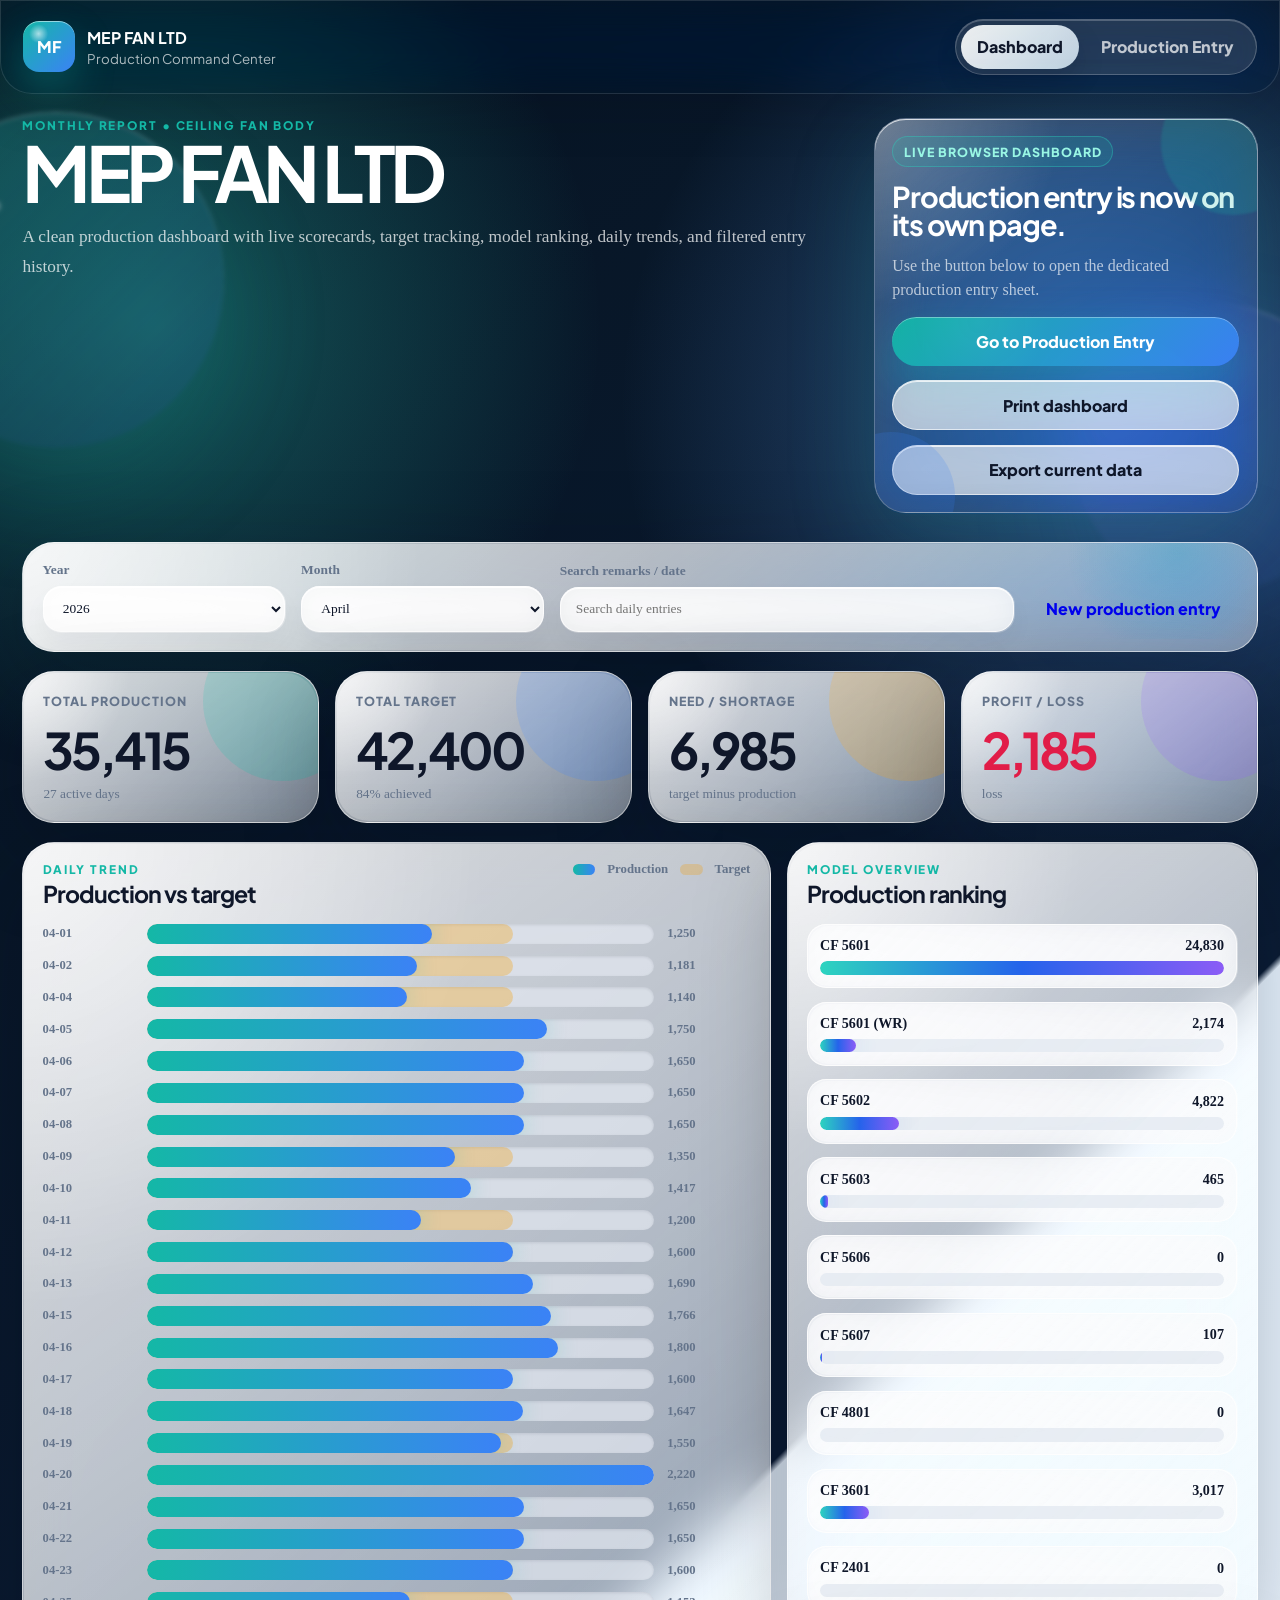
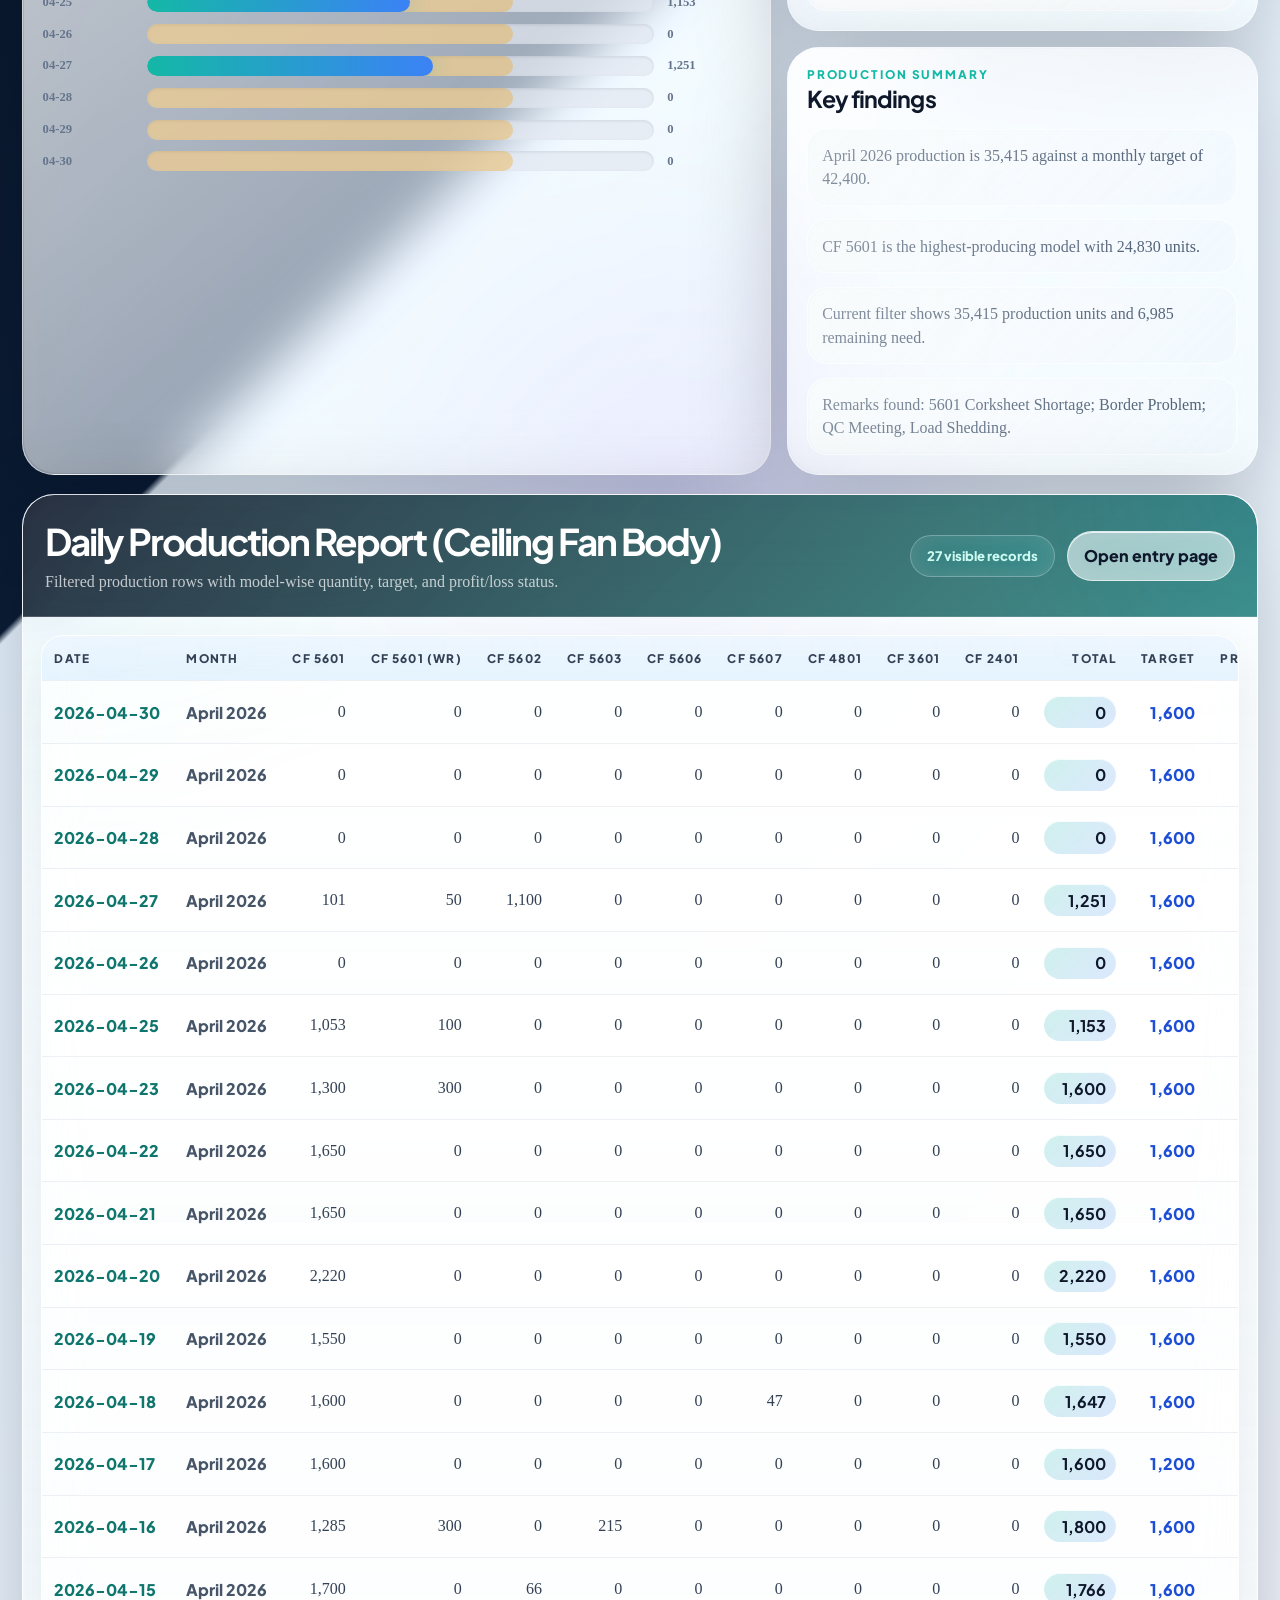
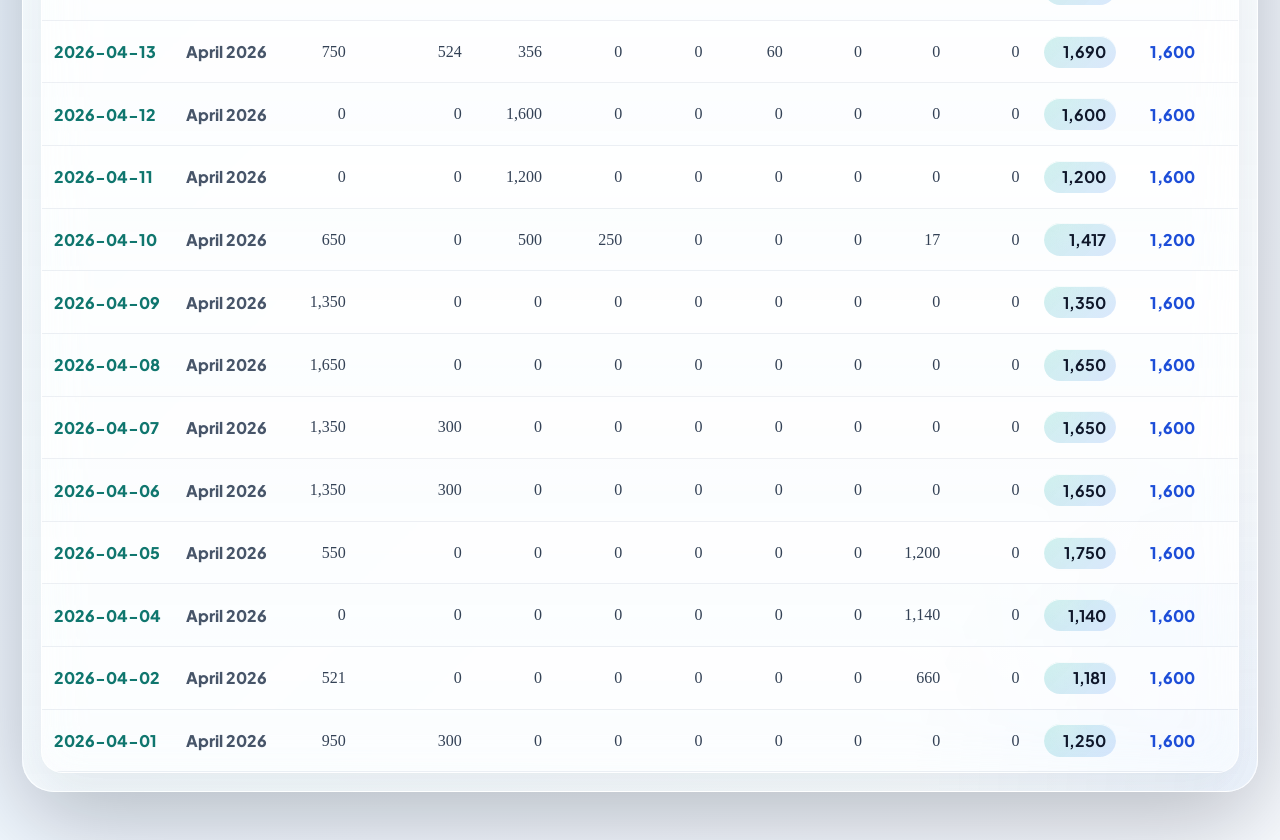
==== commit 02a7ea93: "Swap profit loss color semantics" ====
--- a/index.html
+++ b/index.html
@@ -81,7 +81,7 @@
           <small>target minus production</small>
         </article>
         <article class="kpi-card profit-card">
-          <span>Loss / Profit</span>
+          <span>Profit / Loss</span>
           <strong id="lossProfit">0</strong>
           <small id="performanceLabel">balanced</small>
         </article>
@@ -126,7 +126,7 @@
         <div class="panel-heading report-heading">
           <div>
             <h2>Daily Production Report (Ceiling Fan Body)</h2>
-            <p class="report-subtitle">Filtered production rows with model-wise quantity, target, and loss/profit status.</p>
+            <p class="report-subtitle">Filtered production rows with model-wise quantity, target, and profit/loss status.</p>
           </div>
           <div class="table-actions">
             <p class="record-pill" id="recordCount">0 records</p>
--- a/styles.css
+++ b/styles.css
@@ -752,6 +752,7 @@
 }
 
 .entry-panel,
+.target-panel,
 .entry-history {
   grid-column: 1;
 }
@@ -760,18 +761,47 @@
   display: grid;
   gap: 1rem;
   grid-column: 2;
-  grid-row: 1 / span 2;
+  grid-row: 1 / span 3;
   position: sticky;
   top: 1rem;
 }
 
 .entry-form {
   grid-template-columns: repeat(3, minmax(0, 1fr));
+}
+
+.target-form {
+  display: grid;
+  gap: 1rem;
+  grid-template-columns: repeat(2, minmax(0, 1fr));
 }
 
 .model-inputs {
   grid-column: 1 / -1;
   grid-template-columns: repeat(3, minmax(0, 1fr));
+}
+
+.target-model-inputs {
+  grid-template-columns: repeat(3, minmax(0, 1fr));
+}
+
+.entry-actions {
+  align-self: end;
+  display: flex;
+  flex-wrap: wrap;
+  gap: 0.7rem;
+}
+
+.entry-actions button {
+  flex: 1 1 12rem;
+}
+
+#cancelEditEntry {
+  display: none;
+}
+
+#cancelEditEntry.is-visible {
+  display: inline-flex;
 }
 
 .entry-total-card,
@@ -803,7 +833,8 @@
   letter-spacing: -0.05em;
 }
 
-.entry-form button {
+.entry-form button,
+.target-form button {
   align-self: end;
 }
 
@@ -992,11 +1023,13 @@
   background: rgba(248, 250, 252, 0.72);
 }
 
-.positive {
+.positive,
+.profit {
   color: var(--good);
 }
 
-.negative {
+.negative,
+.loss {
   color: var(--danger);
 }
 
@@ -1007,12 +1040,14 @@
   .dashboard-grid,
   .entry-layout,
   .entry-form,
+  .target-form,
   .model-inputs {
     grid-template-columns: 1fr 1fr;
   }
 
   .wide,
   .entry-panel,
+  .target-panel,
   .entry-history,
   .entry-side {
     grid-column: 1 / -1;
@@ -1047,6 +1082,7 @@
   .dashboard-grid,
   .entry-layout,
   .entry-form,
+  .target-form,
   .model-inputs,
   .panel-heading {
     grid-template-columns: 1fr;
